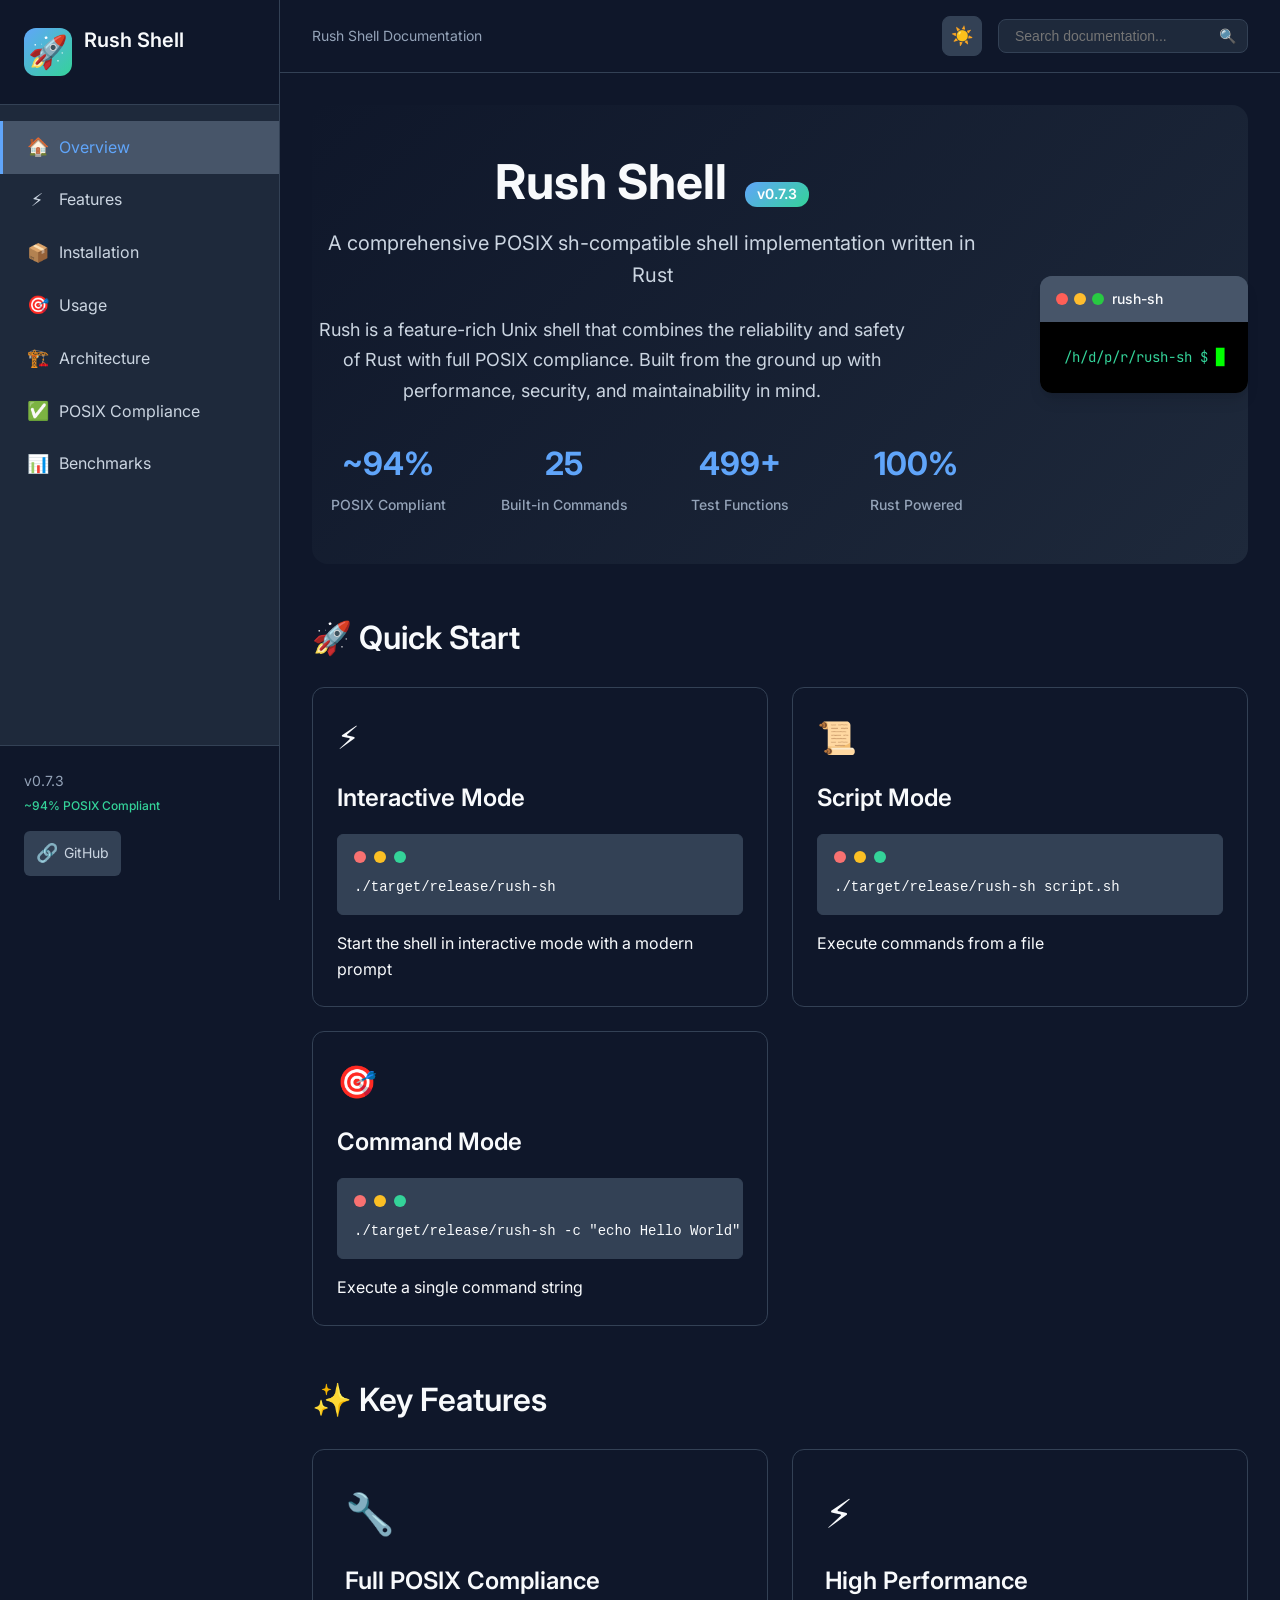
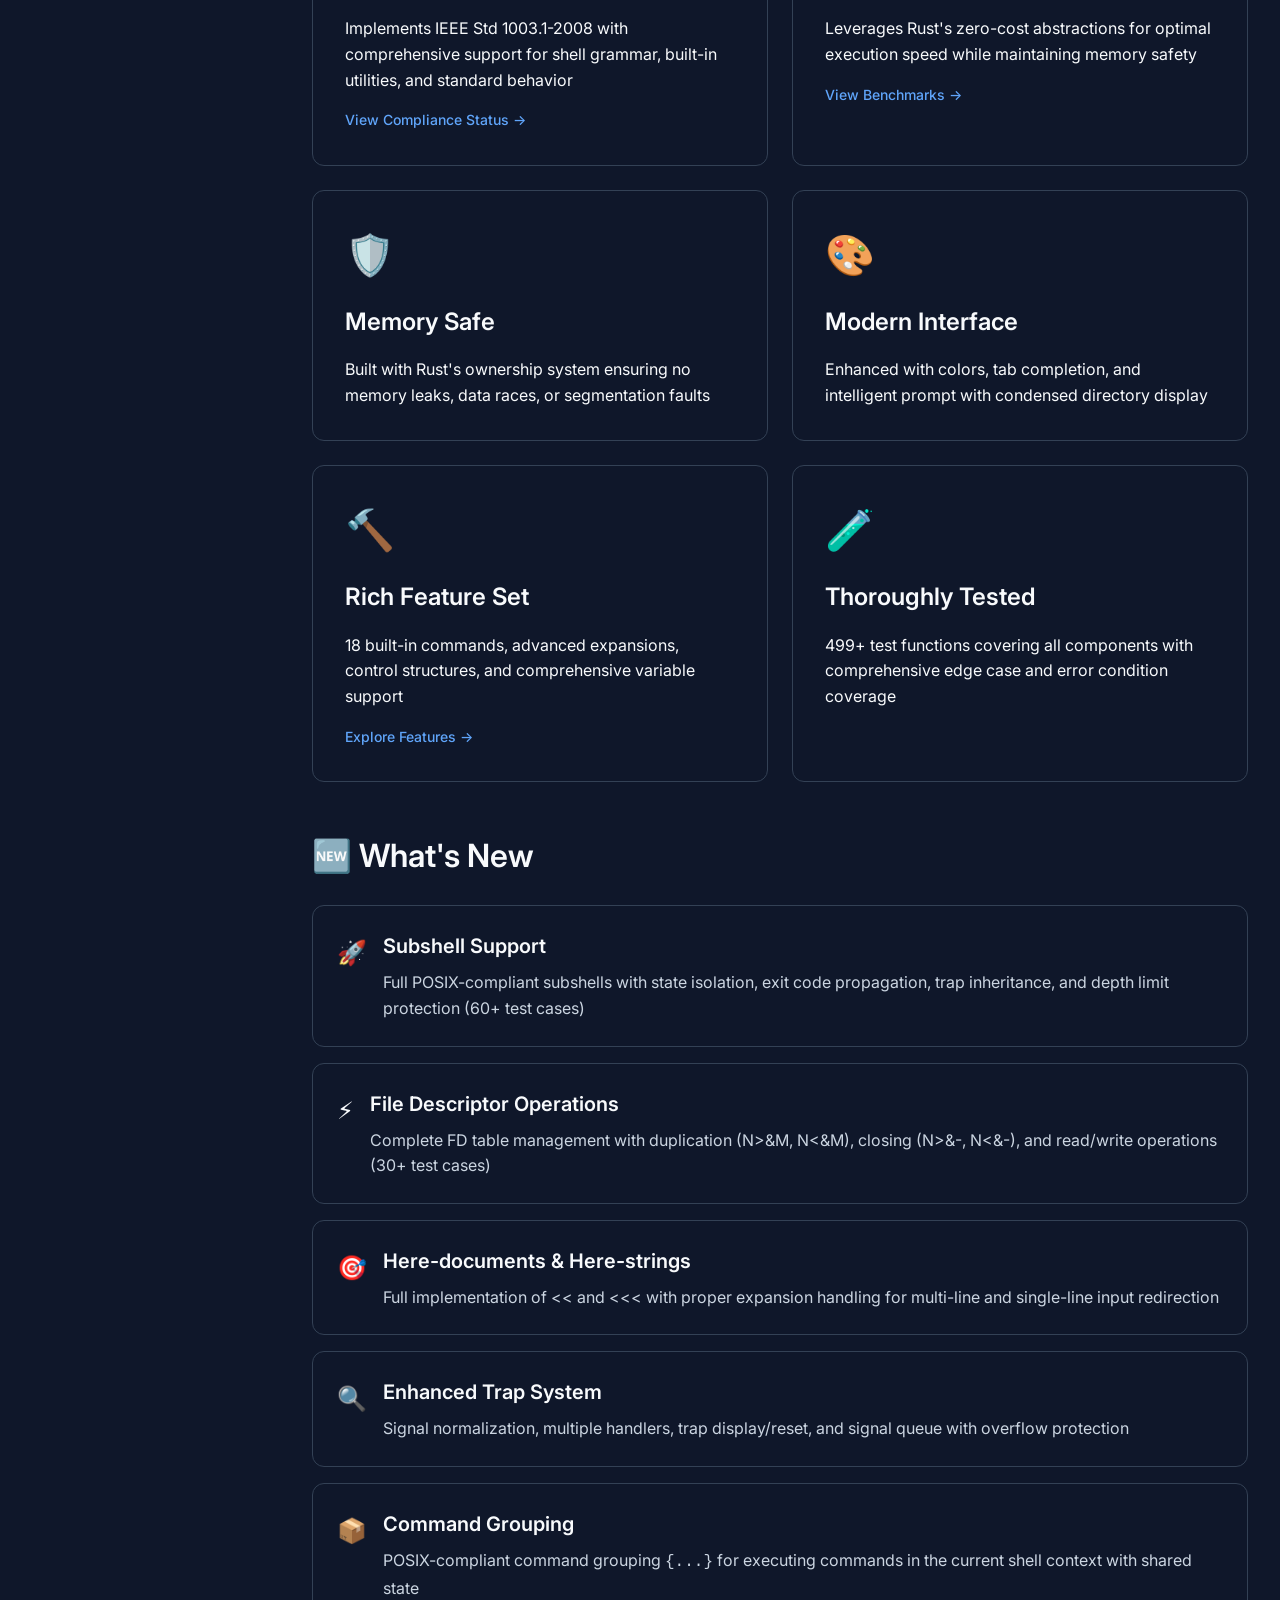
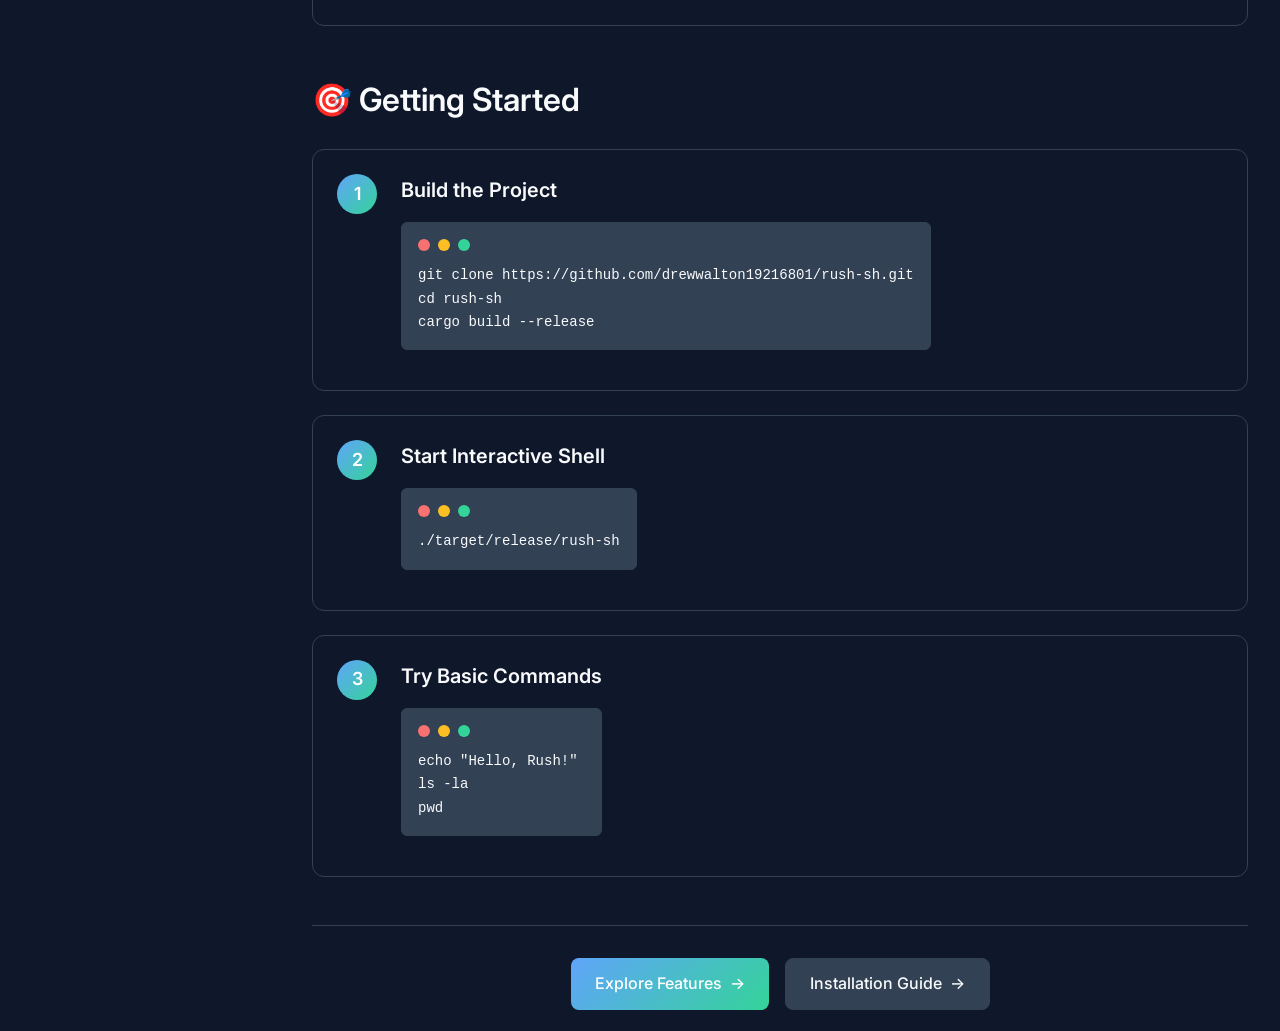
==== docs/index.html @ 245a5a27 "version bump 0.7.3" ====
<!DOCTYPE html>
<html lang="en">

<head>
    <meta charset="UTF-8">
    <meta name="viewport" content="width=device-width, initial-scale=1.0">
    <title>Rush Shell - A Unix shell written in Rust</title>
    <link rel="stylesheet" href="styles.css">
    <link rel="preconnect" href="https://fonts.googleapis.com">
    <link rel="preconnect" href="https://fonts.gstatic.com" crossorigin>
    <link
        href="https://fonts.googleapis.com/css2?family=JetBrains+Mono:wght@400;500;600&family=Inter:wght@300;400;500;600;700&display=swap"
        rel="stylesheet">
</head>

<body>
    <div class="layout">
        <!-- Sidebar Navigation -->
        <nav class="sidebar" id="sidebar">
            <div class="sidebar-header">
                <div class="logo-container">
                    <div class="logo">🚀</div>
                    <h2>Rush Shell</h2>
                </div>
            </div>

            <div class="sidebar-nav">
                <a href="index.html" class="nav-link active">
                    <span class="nav-icon">🏠</span>
                    <span>Overview</span>
                </a>
                <a href="features.html" class="nav-link">
                    <span class="nav-icon">⚡</span>
                    <span>Features</span>
                </a>
                <a href="installation.html" class="nav-link">
                    <span class="nav-icon">📦</span>
                    <span>Installation</span>
                </a>
                <a href="usage.html" class="nav-link">
                    <span class="nav-icon">🎯</span>
                    <span>Usage</span>
                </a>
                <a href="architecture.html" class="nav-link">
                    <span class="nav-icon">🏗️</span>
                    <span>Architecture</span>
                </a>
                <a href="compliance.html" class="nav-link">
                    <span class="nav-icon">✅</span>
                    <span>POSIX Compliance</span>
                </a>
                <a href="benchmarks.html" class="nav-link">
                    <span class="nav-icon">📊</span>
                    <span>Benchmarks</span>
                </a>
            </div>

            <div class="sidebar-footer">
                <div class="version-info">
                    <span class="version">v0.7.3</span>
                    <span class="status">~94% POSIX Compliant</span>
                </div>
                <div class="external-links">
                    <a href="https://github.com/drewwalton19216801/rush-sh" target="_blank" class="external-link">
                        <span class="nav-icon">🔗</span>
                        <span>GitHub</span>
                    </a>
                </div>
            </div>
        </nav>

        <!-- Main Content -->
        <main class="main-content">
            <!-- Mobile menu button -->
            <button class="mobile-menu-btn" id="mobileMenuBtn">
                <span></span>
                <span></span>
                <span></span>
            </button>

            <!-- Header -->
            <header class="page-header">
                <div class="header-content">
                    <div class="breadcrumb">
                        <span>Rush Shell Documentation</span>
                    </div>
                    <div class="header-actions">
                        <button class="theme-toggle" id="themeToggle">
                            <span class="theme-icon">🌙</span>
                        </button>
                        <div class="search-container">
                            <input type="text" class="search-input" placeholder="Search documentation..."
                                id="searchInput">
                            <span class="search-icon">🔍</span>
                        </div>
                    </div>
                </div>
            </header>

            <!-- Page Content -->
            <div class="page-content">
                <!-- Hero Section -->
                <section class="hero">
                    <div class="hero-content">
                        <div class="hero-text">
                            <h1 class="hero-title">
                                Rush Shell
                                <span class="version-badge">v0.7.3</span>
                            </h1>
                            <p class="hero-subtitle">
                                A comprehensive POSIX sh-compatible shell implementation written in Rust
                            </p>
                            <div class="hero-description">
                                <p>Rush is a feature-rich Unix shell that combines the reliability and safety of Rust
                                    with full POSIX compliance. Built from the ground up with performance, security, and
                                    maintainability in mind.</p>
                            </div>

                            <div class="hero-stats">
                                <div class="stat">
                                    <div class="stat-value">~94%</div>
                                    <div class="stat-label">POSIX Compliant</div>
                                </div>
                                <div class="stat">
                                    <div class="stat-value">25</div>
                                    <div class="stat-label">Built-in Commands</div>
                                </div>
                                <div class="stat">
                                    <div class="stat-value">499+</div>
                                    <div class="stat-label">Test Functions</div>
                                </div>
                                <div class="stat">
                                    <div class="stat-value">100%</div>
                                    <div class="stat-label">Rust Powered</div>
                                </div>
                            </div>
                        </div>

                        <div class="hero-visual">
                            <div class="terminal-demo">
                                <div class="terminal-header">
                                    <div class="terminal-dots">
                                        <span class="dot red"></span>
                                        <span class="dot yellow"></span>
                                        <span class="dot green"></span>
                                    </div>
                                    <div class="terminal-title">rush-sh</div>
                                </div>
                                <div class="terminal-body">
                                    <div class="terminal-prompt">
                                        <span class="prompt-path">/h/d/p/r/rush-sh $</span>
                                        <span class="prompt-cursor">█</span>
                                    </div>
                                </div>
                            </div>
                        </div>
                    </div>
                </section>

                <!-- Quick Start -->
                <section class="quick-start">
                    <h2>🚀 Quick Start</h2>
                    <div class="quick-start-grid">
                        <div class="quick-start-card">
                            <div class="card-icon">⚡</div>
                            <h3>Interactive Mode</h3>
                            <div class="code-block">
                                <pre><code>./target/release/rush-sh</code></pre>
                            </div>
                            <p>Start the shell in interactive mode with a modern prompt</p>
                        </div>

                        <div class="quick-start-card">
                            <div class="card-icon">📜</div>
                            <h3>Script Mode</h3>
                            <div class="code-block">
                                <pre><code>./target/release/rush-sh script.sh</code></pre>
                            </div>
                            <p>Execute commands from a file</p>
                        </div>

                        <div class="quick-start-card">
                            <div class="card-icon">🎯</div>
                            <h3>Command Mode</h3>
                            <div class="code-block">
                                <pre><code>./target/release/rush-sh -c "echo Hello World"</code></pre>
                            </div>
                            <p>Execute a single command string</p>
                        </div>
                    </div>
                </section>

                <!-- Key Features -->
                <section class="key-features">
                    <h2>✨ Key Features</h2>
                    <div class="features-grid">
                        <div class="feature-card">
                            <div class="feature-icon">🔧</div>
                            <h3>Full POSIX Compliance</h3>
                            <p>Implements IEEE Std 1003.1-2008 with comprehensive support for shell grammar, built-in
                                utilities, and standard behavior</p>
                            <a href="compliance.html" class="feature-link">View Compliance Status →</a>
                        </div>

                        <div class="feature-card">
                            <div class="feature-icon">⚡</div>
                            <h3>High Performance</h3>
                            <p>Leverages Rust's zero-cost abstractions for optimal execution speed while maintaining
                                memory safety</p>
                            <a href="benchmarks.html" class="feature-link">View Benchmarks →</a>
                        </div>

                        <div class="feature-card">
                            <div class="feature-icon">🛡️</div>
                            <h3>Memory Safe</h3>
                            <p>Built with Rust's ownership system ensuring no memory leaks, data races, or segmentation
                                faults</p>
                        </div>

                        <div class="feature-card">
                            <div class="feature-icon">🎨</div>
                            <h3>Modern Interface</h3>
                            <p>Enhanced with colors, tab completion, and intelligent prompt with condensed directory
                                display</p>
                        </div>

                        <div class="feature-card">
                            <div class="feature-icon">🔨</div>
                            <h3>Rich Feature Set</h3>
                            <p>18 built-in commands, advanced expansions, control structures, and comprehensive variable
                                support</p>
                            <a href="features.html" class="feature-link">Explore Features →</a>
                        </div>

                        <div class="feature-card">
                            <div class="feature-icon">🧪</div>
                            <h3>Thoroughly Tested</h3>
                            <p>499+ test functions covering all components with comprehensive edge case and error
                                condition coverage</p>
                        </div>
                    </div>
                </section>

                <!-- Recent Updates -->
                <section class="recent-updates">
                    <h2>🆕 What's New</h2>
                    <div class="updates-list">
                        <div class="update-item">
                            <div class="update-badge">🚀</div>
                            <div class="update-content">
                                <h4>Subshell Support</h4>
                                <p>Full POSIX-compliant subshells with state isolation, exit code propagation, trap
                                    inheritance, and depth limit protection (60+ test cases)</p>
                            </div>
                        </div>

                        <div class="update-item">
                            <div class="update-badge">⚡</div>
                            <div class="update-content">
                                <h4>File Descriptor Operations</h4>
                                <p>Complete FD table management with duplication (N>&M, N<&M), closing (N>&-, N<&-), and
                                            read/write operations (30+ test cases)</p>
                            </div>
                        </div>

                        <div class="update-item">
                            <div class="update-badge">🎯</div>
                            <div class="update-content">
                                <h4>Here-documents & Here-strings</h4>
                                <p>Full implementation of << and <<< with proper expansion handling for multi-line and
                                        single-line input redirection</p>
                            </div>
                        </div>

                        <div class="update-item">
                            <div class="update-badge">🔍</div>
                            <div class="update-content">
                                <h4>Enhanced Trap System</h4>
                                <p>Signal normalization, multiple handlers, trap display/reset, and signal queue with
                                    overflow protection</p>
                            </div>
                        </div>

                        <div class="update-item">
                            <div class="update-badge">📦</div>
                            <div class="update-content">
                                <h4>Command Grouping</h4>
                                <p>POSIX-compliant command grouping <code>{...}</code> for executing commands in the
                                    current shell context with shared state</p>
                            </div>
                        </div>
                    </div>
                </section>

                <!-- Getting Started -->
                <section class="getting-started">
                    <h2>🎯 Getting Started</h2>
                    <div class="steps-container">
                        <div class="step">
                            <div class="step-number">1</div>
                            <div class="step-content">
                                <h4>Build the Project</h4>
                                <div class="code-block">
                                    <pre><code>git clone https://github.com/drewwalton19216801/rush-sh.git
cd rush-sh
cargo build --release</code></pre>
                                </div>
                            </div>
                        </div>

                        <div class="step">
                            <div class="step-number">2</div>
                            <div class="step-content">
                                <h4>Start Interactive Shell</h4>
                                <div class="code-block">
                                    <pre><code>./target/release/rush-sh</code></pre>
                                </div>
                            </div>
                        </div>

                        <div class="step">
                            <div class="step-number">3</div>
                            <div class="step-content">
                                <h4>Try Basic Commands</h4>
                                <div class="code-block">
                                    <pre><code>echo "Hello, Rush!"
ls -la
pwd</code></pre>
                                </div>
                            </div>
                        </div>
                    </div>
                </section>

                <!-- Navigation Footer -->
                <div class="section-nav">
                    <div class="nav-links">
                        <a href="features.html" class="nav-button primary">
                            <span>Explore Features</span>
                            <span class="nav-arrow">→</span>
                        </a>
                        <a href="installation.html" class="nav-button secondary">
                            <span>Installation Guide</span>
                            <span class="nav-arrow">→</span>
                        </a>
                    </div>
                </div>
            </div>
        </main>
    </div>

    <script src="script.js"></script>
</body>

</html>
---- docs/styles.css ----
/* CSS Custom Properties for Theming */
:root {
  /* Light Theme Colors */
  --bg-primary: #ffffff;
  --bg-secondary: #f8fafc;
  --bg-tertiary: #f1f5f9;
  --bg-accent: #e2e8f0;

  --text-primary: #1e293b;
  --text-secondary: #475569;
  --text-muted: #64748b;
  --text-accent: #3b82f6;

  --border-primary: #e2e8f0;
  --border-secondary: #cbd5e1;

  --accent-primary: #3b82f6;
  --accent-secondary: #10b981;
  --accent-tertiary: #f59e0b;
  --accent-error: #ef4444;

  --shadow-sm: 0 1px 2px 0 rgb(0 0 0 / 0.05);
  --shadow-md: 0 4px 6px -1px rgb(0 0 0 / 0.1), 0 2px 4px -2px rgb(0 0 0 / 0.1);
  --shadow-lg: 0 10px 15px -3px rgb(0 0 0 / 0.1), 0 4px 6px -4px rgb(0 0 0 / 0.1);
  --shadow-xl: 0 20px 25px -5px rgb(0 0 0 / 0.1), 0 8px 10px -6px rgb(0 0 0 / 0.1);

  --radius-sm: 0.375rem;
  --radius-md: 0.5rem;
  --radius-lg: 0.75rem;
  --radius-xl: 1rem;

  --font-mono: 'JetBrains Mono', 'Fira Code', 'Consolas', monospace;
  --font-sans: 'Inter', -apple-system, BlinkMacSystemFont, 'Segoe UI', system-ui, sans-serif;
}

/* Dark Theme */
[data-theme="dark"] {
  --bg-primary: #0f172a;
  --bg-secondary: #1e293b;
  --bg-tertiary: #334155;
  --bg-accent: #475569;

  --text-primary: #f8fafc;
  --text-secondary: #cbd5e1;
  --text-muted: #94a3b8;
  --text-accent: #60a5fa;

  --border-primary: #334155;
  --border-secondary: #475569;

  --accent-primary: #60a5fa;
  --accent-secondary: #34d399;
  --accent-tertiary: #fbbf24;
  --accent-error: #f87171;
}

/* Base Styles */
* {
  margin: 0;
  padding: 0;
  box-sizing: border-box;
}

html {
  scroll-behavior: smooth;
}

body {
  font-family: var(--font-sans);
  background-color: var(--bg-primary);
  color: var(--text-primary);
  line-height: 1.6;
  font-size: 16px;
  transition: background-color 0.3s ease, color 0.3s ease;
}

/* Layout */
.layout {
  display: flex;
  min-height: 100vh;
}

/* Sidebar */
.sidebar {
  width: 280px;
  background-color: var(--bg-secondary);
  border-right: 1px solid var(--border-primary);
  display: flex;
  flex-direction: column;
  position: fixed;
  top: 0;
  left: 0;
  height: 100vh;
  z-index: 1000;
  transition: transform 0.3s ease;
}

.sidebar-header {
  padding: 1.5rem;
  border-bottom: 1px solid var(--border-primary);
  background-color: var(--bg-primary);
}

.logo-container {
  display: flex;
  align-items: center;
  gap: 0.75rem;
}

.logo {
  font-size: 2rem;
  display: flex;
  align-items: center;
  justify-content: center;
  width: 48px;
  height: 48px;
  background: linear-gradient(135deg, var(--accent-primary), var(--accent-secondary));
  border-radius: var(--radius-lg);
  color: white;
  font-weight: 600;
}

.sidebar-header h2 {
  font-size: 1.25rem;
  font-weight: 600;
  color: var(--text-primary);
}

.sidebar-nav {
  flex: 1;
  padding: 1rem 0;
  overflow-y: auto;
}

.nav-link {
  display: flex;
  align-items: center;
  gap: 0.75rem;
  padding: 0.75rem 1.5rem;
  color: var(--text-secondary);
  text-decoration: none;
  transition: all 0.2s ease;
  border-left: 3px solid transparent;
}

.nav-link:hover {
  background-color: var(--bg-tertiary);
  color: var(--text-primary);
}

.nav-link.active {
  background-color: var(--bg-accent);
  color: var(--accent-primary);
  border-left-color: var(--accent-primary);
}

.nav-icon {
  font-size: 1.125rem;
  width: 20px;
  text-align: center;
}

.sidebar-footer {
  padding: 1.5rem;
  border-top: 1px solid var(--border-primary);
  background-color: var(--bg-primary);
}

.version-info {
  margin-bottom: 1rem;
}

.version {
  display: block;
  font-size: 0.875rem;
  color: var(--text-muted);
  margin-bottom: 0.25rem;
}

.status {
  display: block;
  font-size: 0.75rem;
  color: var(--accent-secondary);
  font-weight: 500;
}

.external-links {
  display: flex;
  gap: 0.5rem;
}

.external-link {
  display: flex;
  align-items: center;
  gap: 0.5rem;
  padding: 0.5rem 0.75rem;
  background-color: var(--bg-tertiary);
  color: var(--text-secondary);
  text-decoration: none;
  border-radius: var(--radius-sm);
  font-size: 0.875rem;
  transition: all 0.2s ease;
}

.external-link:hover {
  background-color: var(--accent-primary);
  color: white;
}

/* Main Content */
.main-content {
  flex: 1;
  margin-left: 280px;
  min-height: 100vh;
  display: flex;
  flex-direction: column;
}

/* Mobile Sidebar */
@media (max-width: 768px) {
  .sidebar {
    transform: translateX(-100%);
  }

  .sidebar.open {
    transform: translateX(0);
  }

  .main-content {
    margin-left: 0;
  }
}

.mobile-menu-btn {
  display: none;
  position: fixed;
  top: 1rem;
  left: 1rem;
  z-index: 1001;
  background: var(--bg-primary);
  border: 1px solid var(--border-primary);
  border-radius: var(--radius-md);
  padding: 0.5rem;
  cursor: pointer;
  box-shadow: var(--shadow-md);
}

.mobile-menu-btn span {
  display: block;
  width: 20px;
  height: 2px;
  background-color: var(--text-primary);
  margin: 3px 0;
  transition: 0.3s;
}

@media (max-width: 768px) {
  .mobile-menu-btn {
    display: block;
  }
}

/* Header */
.page-header {
  background-color: var(--bg-primary);
  border-bottom: 1px solid var(--border-primary);
  padding: 1rem 2rem;
  position: sticky;
  top: 0;
  z-index: 100;
  backdrop-filter: blur(10px);
}

.header-content {
  display: flex;
  justify-content: space-between;
  align-items: center;
  max-width: 1200px;
  margin: 0 auto;
}

.breadcrumb {
  font-size: 0.875rem;
  color: var(--text-muted);
}

.header-actions {
  display: flex;
  align-items: center;
  gap: 1rem;
}

.theme-toggle {
  background: var(--bg-tertiary);
  border: 1px solid var(--border-primary);
  border-radius: var(--radius-md);
  padding: 0.5rem;
  cursor: pointer;
  transition: all 0.2s ease;
  display: flex;
  align-items: center;
  justify-content: center;
  width: 40px;
  height: 40px;
}

.theme-toggle:hover {
  background-color: var(--bg-accent);
}

.theme-icon {
  font-size: 1.125rem;
}

.search-container {
  position: relative;
}

.search-input {
  background: var(--bg-secondary);
  border: 1px solid var(--border-primary);
  border-radius: var(--radius-md);
  padding: 0.5rem 2.5rem 0.5rem 1rem;
  font-size: 0.875rem;
  width: 250px;
  transition: all 0.2s ease;
}

.search-input:focus {
  outline: none;
  border-color: var(--accent-primary);
  box-shadow: 0 0 0 3px rgb(59 130 246 / 0.1);
}

.search-icon {
  position: absolute;
  right: 0.75rem;
  top: 50%;
  transform: translateY(-50%);
  color: var(--text-muted);
  font-size: 0.875rem;
}

/* Page Content */
.page-content {
  flex: 1;
  max-width: 1200px;
  margin: 0 auto;
  padding: 2rem;
}

/* Hero Section */
.hero {
  text-align: center;
  padding: 3rem 0;
  background: linear-gradient(135deg, var(--bg-primary) 0%, var(--bg-secondary) 100%);
  border-radius: var(--radius-xl);
  margin-bottom: 3rem;
}

.hero-content {
  display: grid;
  grid-template-columns: 1fr auto;
  gap: 3rem;
  align-items: center;
  max-width: 1000px;
  margin: 0 auto;
}

.hero-title {
  font-size: 3rem;
  font-weight: 700;
  color: var(--text-primary);
  margin-bottom: 1rem;
  line-height: 1.2;
}

.version-badge {
  display: inline-block;
  background: linear-gradient(135deg, var(--accent-primary), var(--accent-secondary));
  color: white;
  padding: 0.25rem 0.75rem;
  border-radius: var(--radius-lg);
  font-size: 0.875rem;
  font-weight: 600;
  margin-left: 0.5rem;
}

.hero-subtitle {
  font-size: 1.25rem;
  color: var(--text-secondary);
  margin-bottom: 1.5rem;
  font-weight: 400;
}

.hero-description {
  margin-bottom: 2rem;
  max-width: 600px;
}

.hero-description p {
  font-size: 1.125rem;
  color: var(--text-secondary);
  line-height: 1.7;
}

.hero-stats {
  display: grid;
  grid-template-columns: repeat(auto-fit, minmax(150px, 1fr));
  gap: 1.5rem;
  margin-top: 2rem;
}

.stat {
  text-align: center;
}

.stat-value {
  font-size: 2rem;
  font-weight: 700;
  color: var(--accent-primary);
  margin-bottom: 0.25rem;
}

.stat-label {
  font-size: 0.875rem;
  color: var(--text-muted);
  font-weight: 500;
}

/* Terminal Demo */
.hero-visual {
  display: flex;
  justify-content: center;
}

.terminal-demo {
  background-color: var(--bg-tertiary);
  border-radius: var(--radius-lg);
  box-shadow: var(--shadow-lg);
  width: 100%;
  max-width: 400px;
  overflow: hidden;
}

.terminal-header {
  background-color: var(--bg-accent);
  padding: 0.75rem 1rem;
  display: flex;
  align-items: center;
  gap: 0.5rem;
}

.terminal-dots {
  display: flex;
  gap: 0.375rem;
}

.dot {
  width: 12px;
  height: 12px;
  border-radius: 50%;
}

.dot.red { background-color: #ff5f57; }
.dot.yellow { background-color: #ffbd2e; }
.dot.green { background-color: #28ca42; }

.terminal-title {
  font-size: 0.875rem;
  color: var(--text-primary);
  font-weight: 500;
}

.terminal-body {
  padding: 1.5rem;
  background-color: #000;
  color: #0f0;
  font-family: var(--font-mono);
  font-size: 0.875rem;
}

.terminal-prompt {
  display: flex;
  align-items: center;
  gap: 0.5rem;
}

.prompt-path {
  color: var(--accent-secondary);
}

.prompt-cursor {
  animation: blink 1s infinite;
}

@keyframes blink {
  0%, 50% { opacity: 1; }
  51%, 100% { opacity: 0; }
}

/* Sections */
section {
  margin-bottom: 3rem;
}

h2 {
  font-size: 2rem;
  font-weight: 600;
  color: var(--text-primary);
  margin-bottom: 1.5rem;
  display: flex;
  align-items: center;
  gap: 0.75rem;
}

h3 {
  font-size: 1.5rem;
  font-weight: 600;
  color: var(--text-primary);
  margin-bottom: 1rem;
}

h4 {
  font-size: 1.25rem;
  font-weight: 600;
  color: var(--text-primary);
  margin-bottom: 0.75rem;
}

/* Quick Start */
.quick-start-grid {
  display: grid;
  grid-template-columns: repeat(auto-fit, minmax(300px, 1fr));
  gap: 1.5rem;
}

.quick-start-card {
  background-color: var(--bg-primary);
  border: 1px solid var(--border-primary);
  border-radius: var(--radius-lg);
  padding: 1.5rem;
  transition: all 0.2s ease;
}

.quick-start-card:hover {
  border-color: var(--accent-primary);
  box-shadow: var(--shadow-md);
  transform: translateY(-2px);
}

.card-icon {
  font-size: 2rem;
  margin-bottom: 1rem;
  display: block;
}

.code-block {
  background-color: var(--bg-tertiary);
  border: 1px solid var(--border-primary);
  border-radius: var(--radius-sm);
  padding: 2.5rem 1rem 1rem 1rem;
  margin: 1rem 0;
  overflow-x: auto;
}

.code-block pre {
  margin: 0;
  font-family: var(--font-mono);
  font-size: 0.875rem;
  color: var(--text-primary);
}

.code-block code {
  background: none;
  padding: 0;
}

/* Features Grid */
.features-grid {
  display: grid;
  grid-template-columns: repeat(auto-fit, minmax(350px, 1fr));
  gap: 1.5rem;
}

.feature-card {
  background-color: var(--bg-primary);
  border: 1px solid var(--border-primary);
  border-radius: var(--radius-lg);
  padding: 2rem;
  transition: all 0.2s ease;
  position: relative;
  overflow: hidden;
}

.feature-card::before {
  content: '';
  position: absolute;
  top: 0;
  left: 0;
  right: 0;
  height: 3px;
  background: linear-gradient(90deg, var(--accent-primary), var(--accent-secondary));
  opacity: 0;
  transition: opacity 0.2s ease;
}

.feature-card:hover {
  border-color: var(--accent-primary);
  box-shadow: var(--shadow-md);
  transform: translateY(-4px);
}

.feature-card:hover::before {
  opacity: 1;
}

.feature-icon {
  font-size: 2.5rem;
  margin-bottom: 1rem;
  display: block;
}

.feature-link {
  color: var(--accent-primary);
  text-decoration: none;
  font-weight: 500;
  font-size: 0.875rem;
  display: inline-flex;
  align-items: center;
  gap: 0.25rem;
  margin-top: 1rem;
  transition: color 0.2s ease;
}

.feature-link:hover {
  color: var(--accent-secondary);
}

/* Updates */
.updates-list {
  display: flex;
  flex-direction: column;
  gap: 1rem;
}

.update-item {
  display: flex;
  gap: 1rem;
  background-color: var(--bg-primary);
  border: 1px solid var(--border-primary);
  border-radius: var(--radius-lg);
  padding: 1.5rem;
  transition: all 0.2s ease;
}

.update-item:hover {
  border-color: var(--accent-primary);
  box-shadow: var(--shadow-sm);
}

.update-badge {
  font-size: 1.5rem;
  display: flex;
  align-items: flex-start;
  padding-top: 0.25rem;
}

.update-content h4 {
  margin-bottom: 0.5rem;
  color: var(--text-primary);
}

.update-content p {
  color: var(--text-secondary);
  line-height: 1.6;
}

/* Getting Started */
.steps-container {
  display: flex;
  flex-direction: column;
  gap: 1.5rem;
}

.step {
  display: flex;
  gap: 1.5rem;
  background-color: var(--bg-primary);
  border: 1px solid var(--border-primary);
  border-radius: var(--radius-lg);
  padding: 1.5rem;
  transition: all 0.2s ease;
}

.step:hover {
  border-color: var(--accent-primary);
  box-shadow: var(--shadow-sm);
}

.step-number {
  background: linear-gradient(135deg, var(--accent-primary), var(--accent-secondary));
  color: white;
  width: 40px;
  height: 40px;
  border-radius: 50%;
  display: flex;
  align-items: center;
  justify-content: center;
  font-weight: 600;
  font-size: 1.125rem;
  flex-shrink: 0;
}

/* Section Navigation */
.section-nav {
  margin-top: 3rem;
  padding-top: 2rem;
  border-top: 1px solid var(--border-primary);
  display: flex;
  justify-content: center;
}

.nav-links {
  display: flex;
  gap: 1rem;
}

.nav-button {
  display: inline-flex;
  align-items: center;
  gap: 0.5rem;
  padding: 0.75rem 1.5rem;
  border-radius: var(--radius-md);
  text-decoration: none;
  font-weight: 500;
  transition: all 0.2s ease;
}

.nav-button.primary {
  background: linear-gradient(135deg, var(--accent-primary), var(--accent-secondary));
  color: white;
}

.nav-button.primary:hover {
  transform: translateY(-2px);
  box-shadow: var(--shadow-md);
}

.nav-button.secondary {
  background-color: var(--bg-tertiary);
  color: var(--text-primary);
  border: 1px solid var(--border-primary);
}

.nav-button.secondary:hover {
  background-color: var(--bg-accent);
  border-color: var(--accent-primary);
  color: var(--accent-primary);
}

.nav-arrow {
  transition: transform 0.2s ease;
}

.nav-button:hover .nav-arrow {
  transform: translateX(4px);
}

/* Responsive Design */
@media (max-width: 1024px) {
  .hero-content {
    grid-template-columns: 1fr;
    text-align: center;
  }

  .hero-stats {
    grid-template-columns: repeat(2, 1fr);
  }
}

@media (max-width: 768px) {
  .page-content {
    padding: 1rem;
  }

  .hero-title {
    font-size: 2rem;
  }

  .hero-stats {
    grid-template-columns: 1fr;
  }

  .features-grid {
    grid-template-columns: 1fr;
  }

  .quick-start-grid {
    grid-template-columns: 1fr;
  }

  .search-input {
    width: 200px;
  }

  .step {
    flex-direction: column;
    text-align: center;
  }

  .step-number {
    align-self: center;
  }
}

@media (max-width: 480px) {
  .hero-title {
    font-size: 1.75rem;
  }

  .search-input {
    width: 150px;
  }

  .nav-links {
    flex-direction: column;
  }
}

/* Code Blocks */
.code-block {
  position: relative;
}

.code-block::before {
  content: '';
  position: absolute;
  top: 1rem;
  left: 1rem;
  width: 12px;
  height: 12px;
  background-color: var(--accent-error);
  border-radius: 50%;
  box-shadow:
    20px 0 0 var(--accent-tertiary),
    40px 0 0 var(--accent-secondary);
}

/* Utility Classes */
.text-center { text-align: center; }
.text-left { text-align: left; }
.text-right { text-align: right; }

.mb-0 { margin-bottom: 0; }
.mb-1 { margin-bottom: 1rem; }
.mb-2 { margin-bottom: 2rem; }
.mb-3 { margin-bottom: 3rem; }

.mt-0 { margin-top: 0; }
.mt-1 { margin-top: 1rem; }
.mt-2 { margin-top: 2rem; }
.mt-3 { margin-top: 3rem; }

/* Focus Styles for Accessibility */
.nav-link:focus,
.theme-toggle:focus,
.search-input:focus,
.nav-button:focus {
  outline: 2px solid var(--accent-primary);
  outline-offset: 2px;
}

/* Print Styles */
@media print {
  .sidebar,
  .mobile-menu-btn,
  .theme-toggle,
  .search-container {
    display: none;
  }

  .main-content {
    margin-left: 0;
  }

  .hero {
    background: none;
    border: 1px solid var(--border-primary);
  }
}
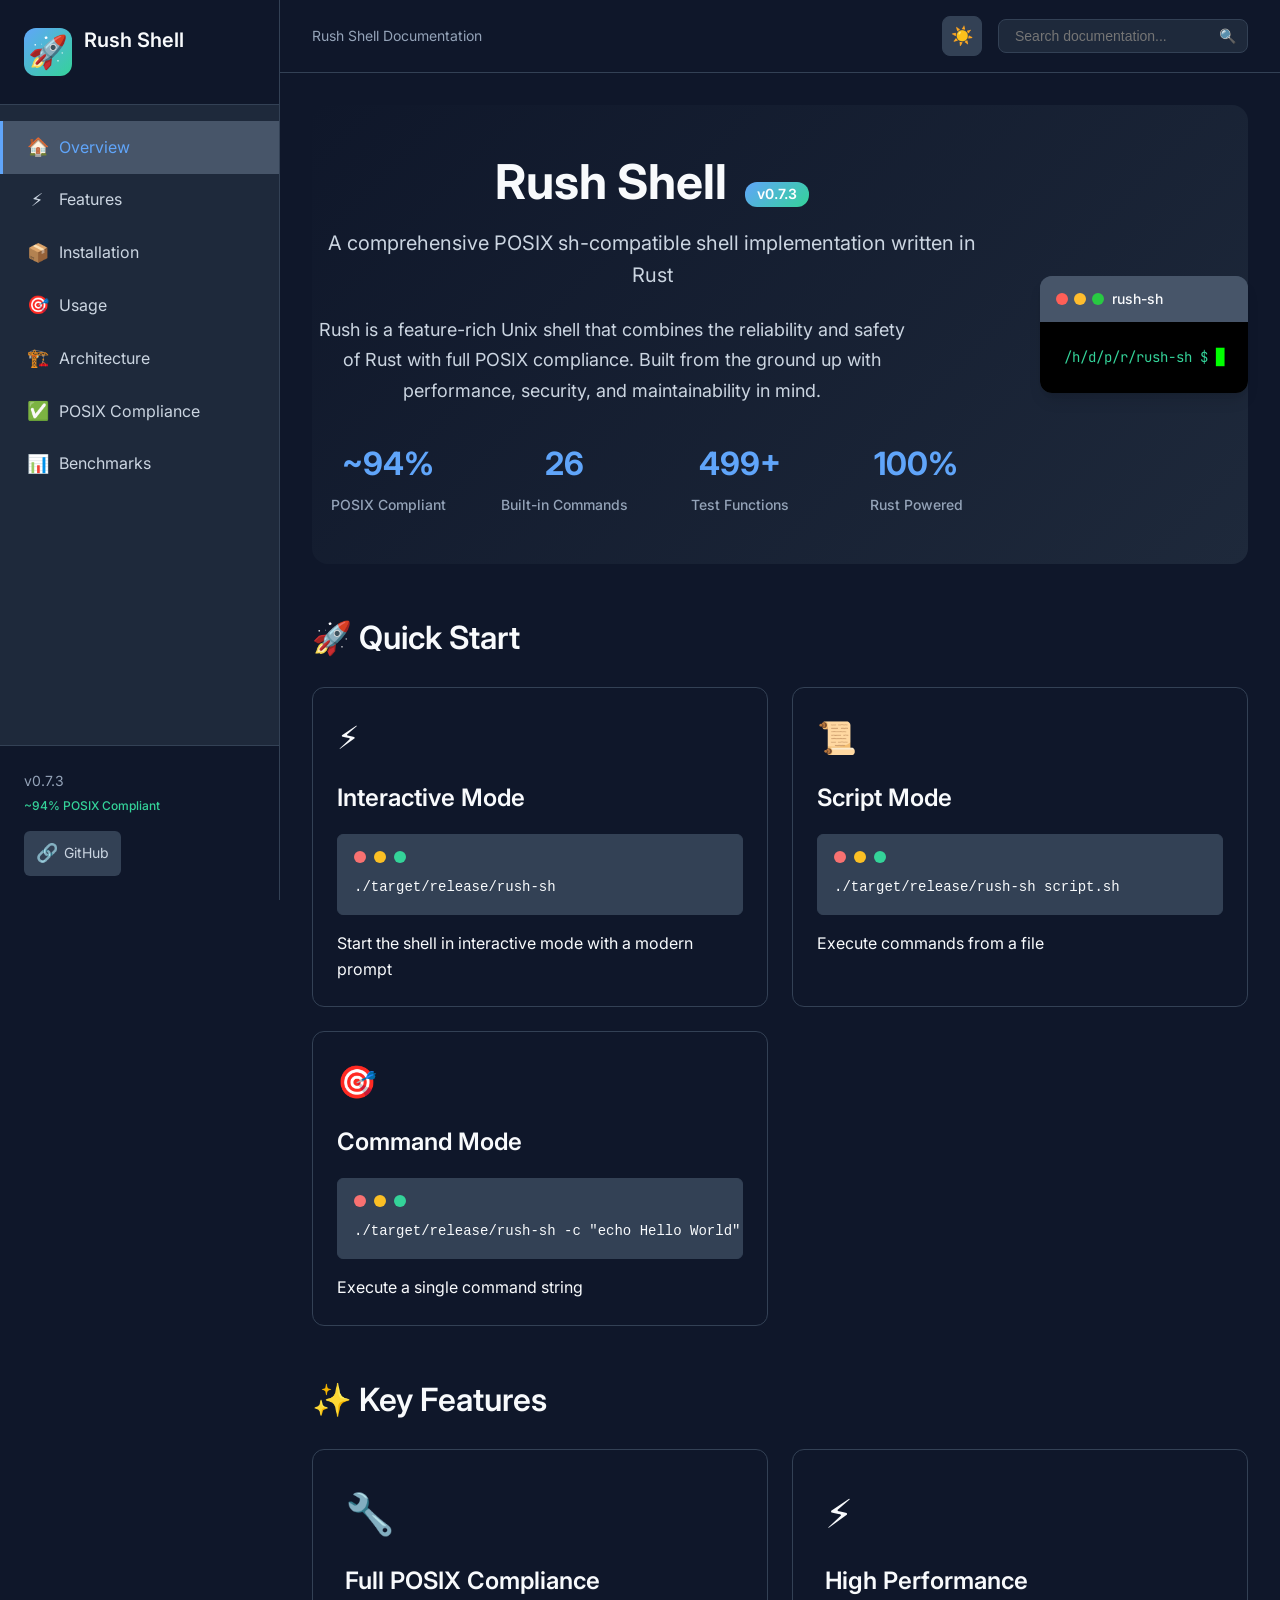
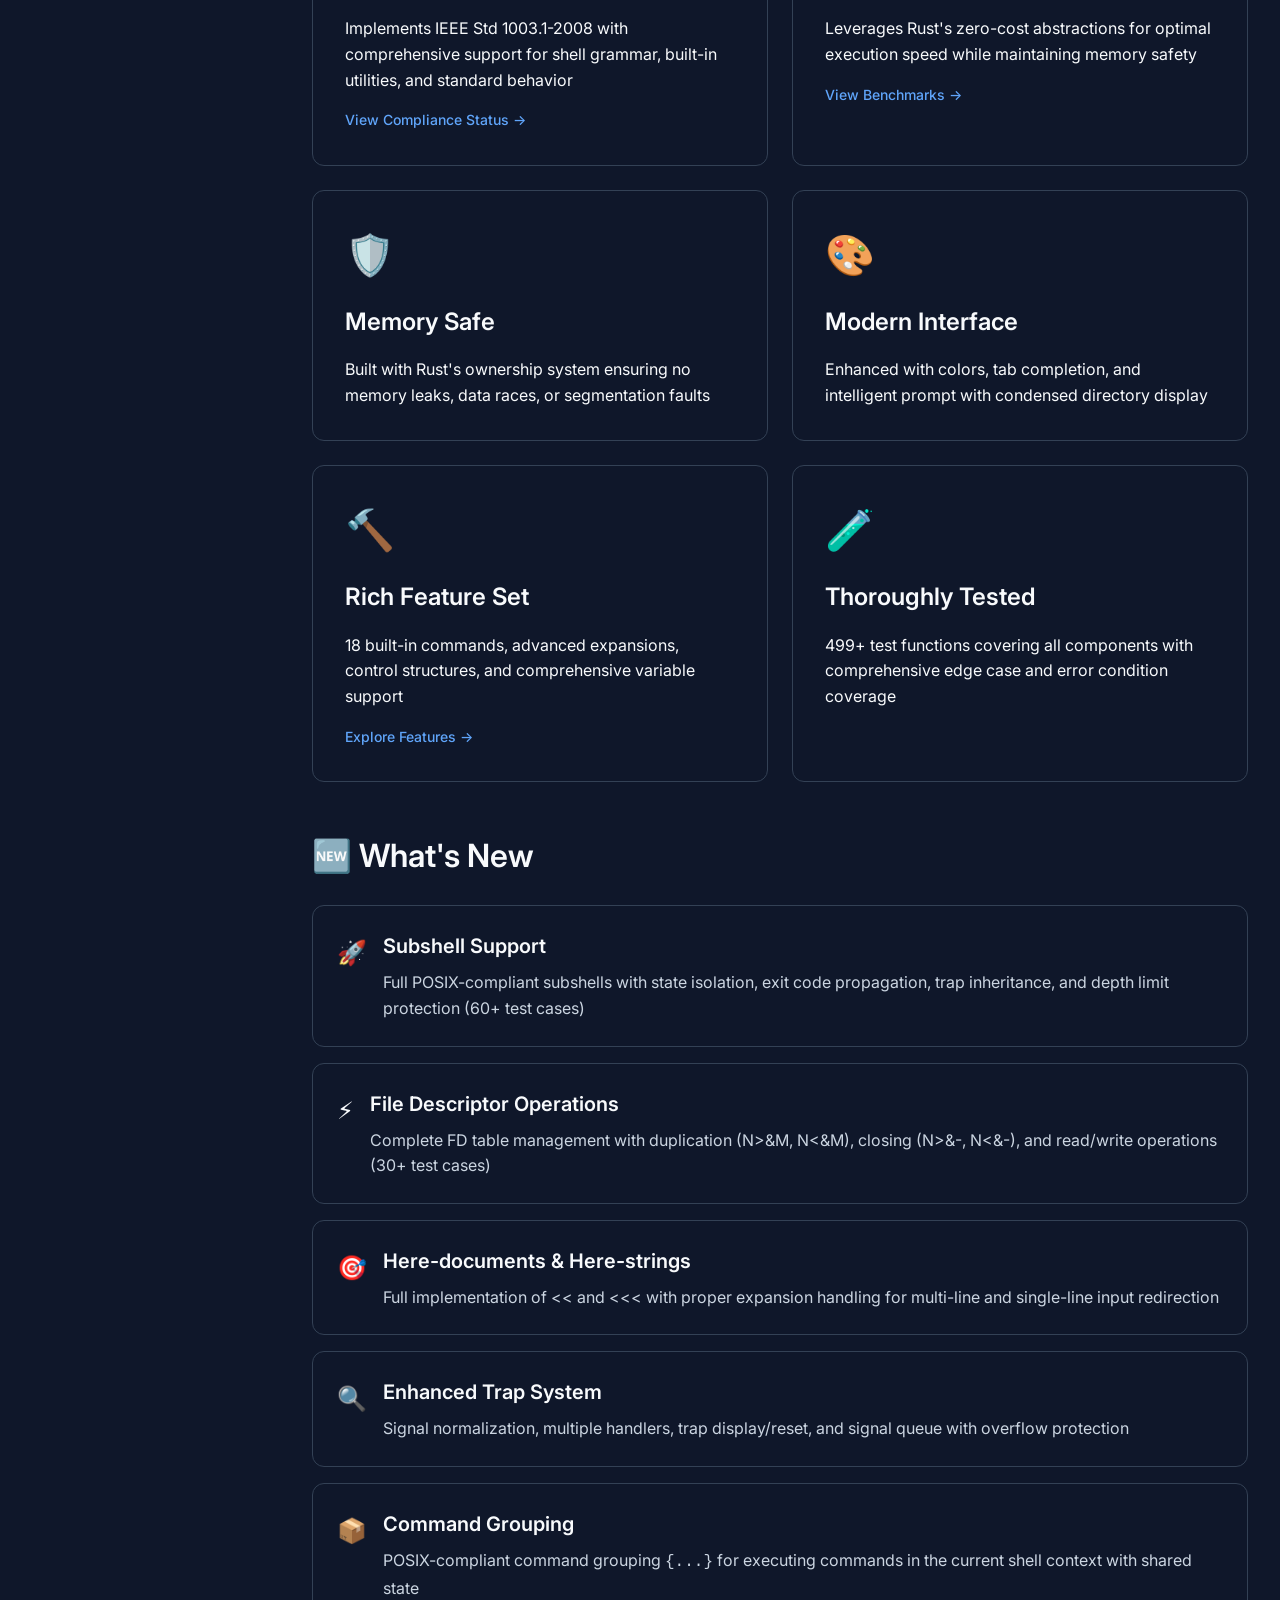
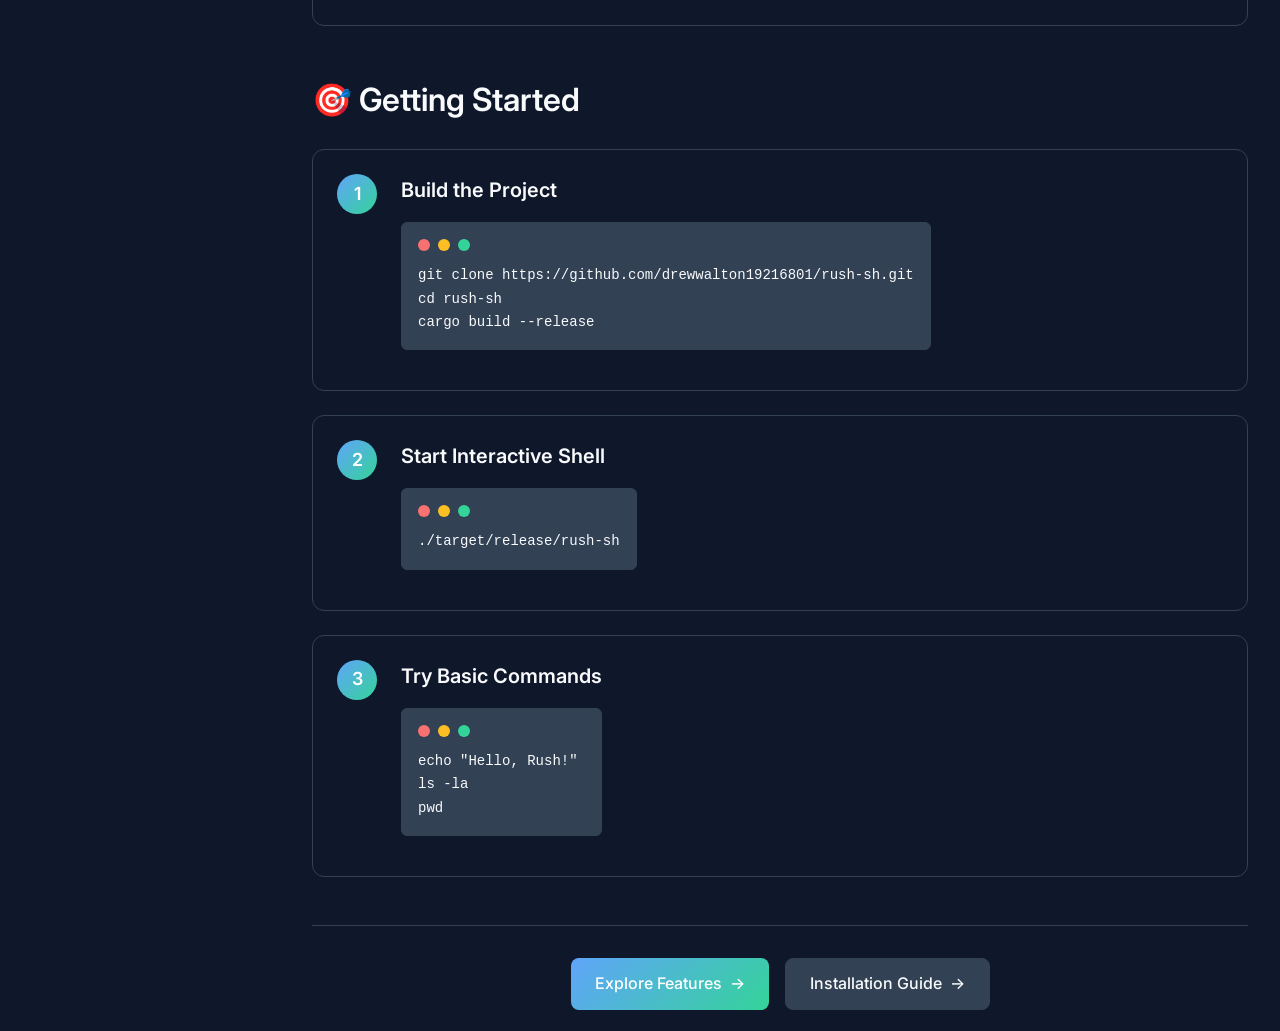
==== commit b7fcc5db: "Update documentation for colon builtin implementation" ====
--- a/docs/index.html
+++ b/docs/index.html
@@ -122,7 +122,7 @@
                                     <div class="stat-label">POSIX Compliant</div>
                                 </div>
                                 <div class="stat">
-                                    <div class="stat-value">25</div>
+                                    <div class="stat-value">26</div>
                                     <div class="stat-label">Built-in Commands</div>
                                 </div>
                                 <div class="stat">
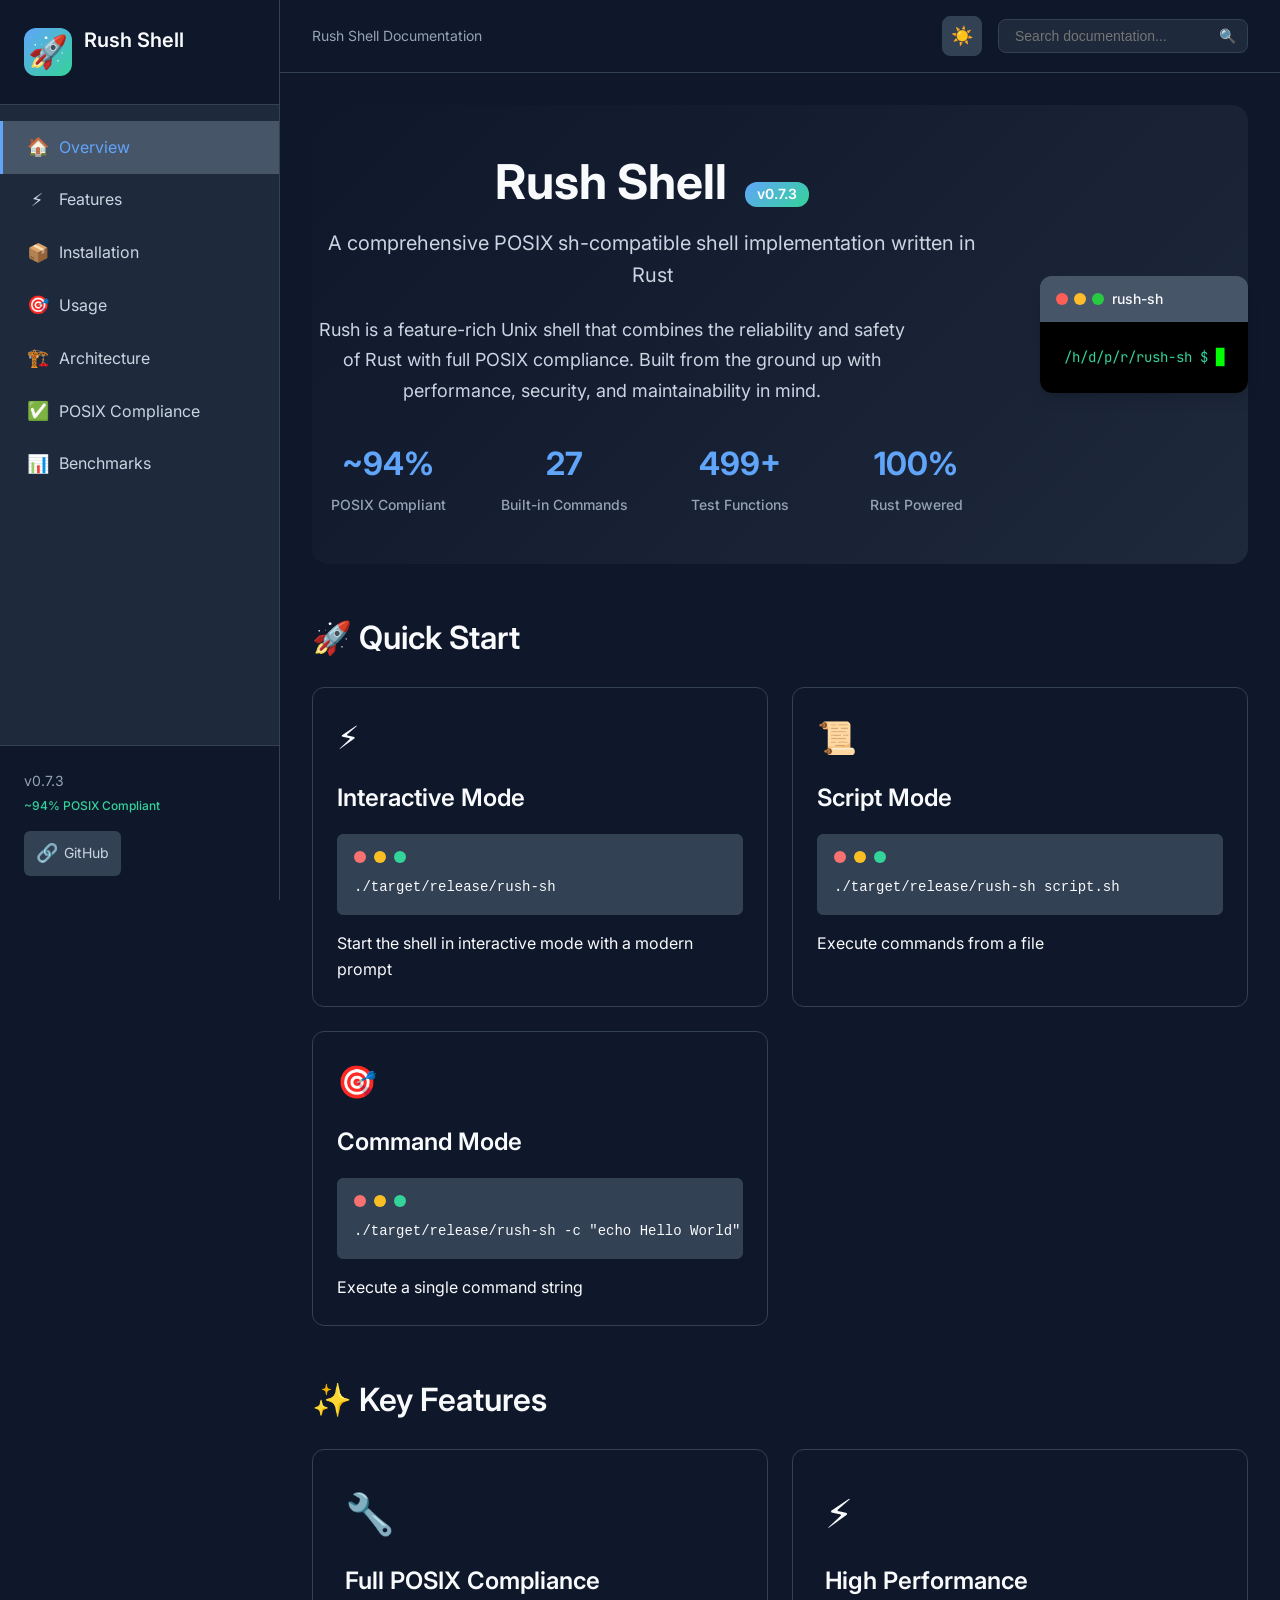
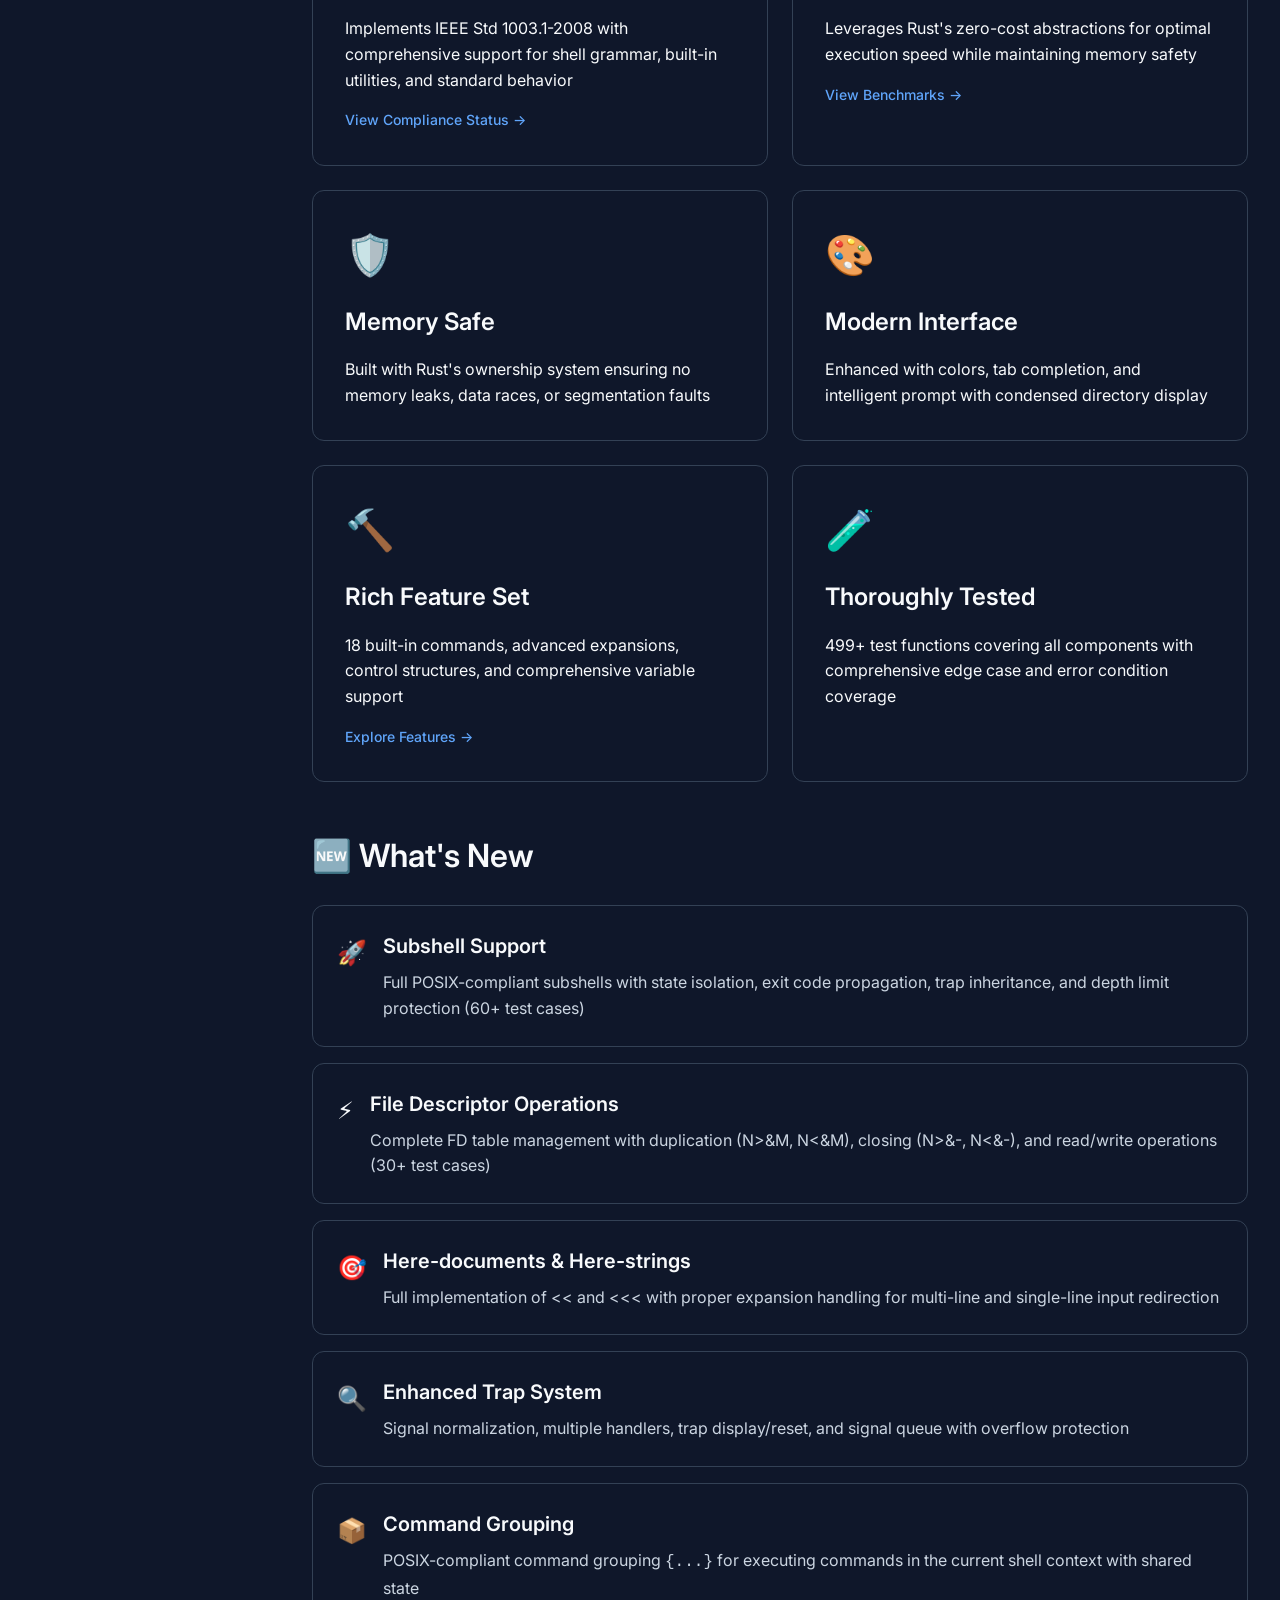
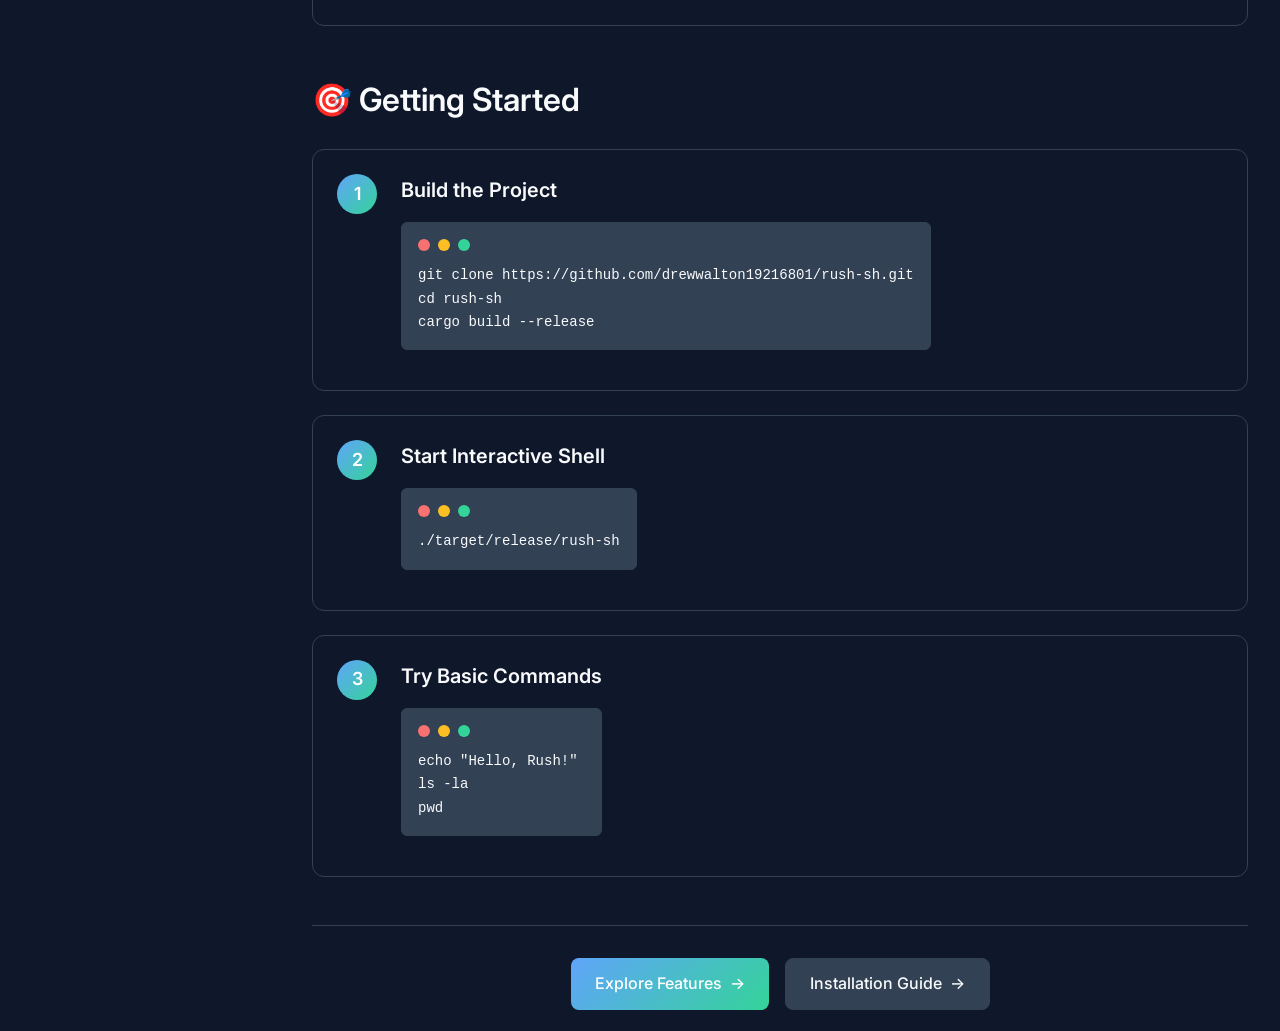
==== commit f519cb6e: "docs: update HTML documentation with times builtin" ====
--- a/docs/index.html
+++ b/docs/index.html
@@ -122,7 +122,7 @@
                                     <div class="stat-label">POSIX Compliant</div>
                                 </div>
                                 <div class="stat">
-                                    <div class="stat-value">26</div>
+                                    <div class="stat-value">27</div>
                                     <div class="stat-label">Built-in Commands</div>
                                 </div>
                                 <div class="stat">
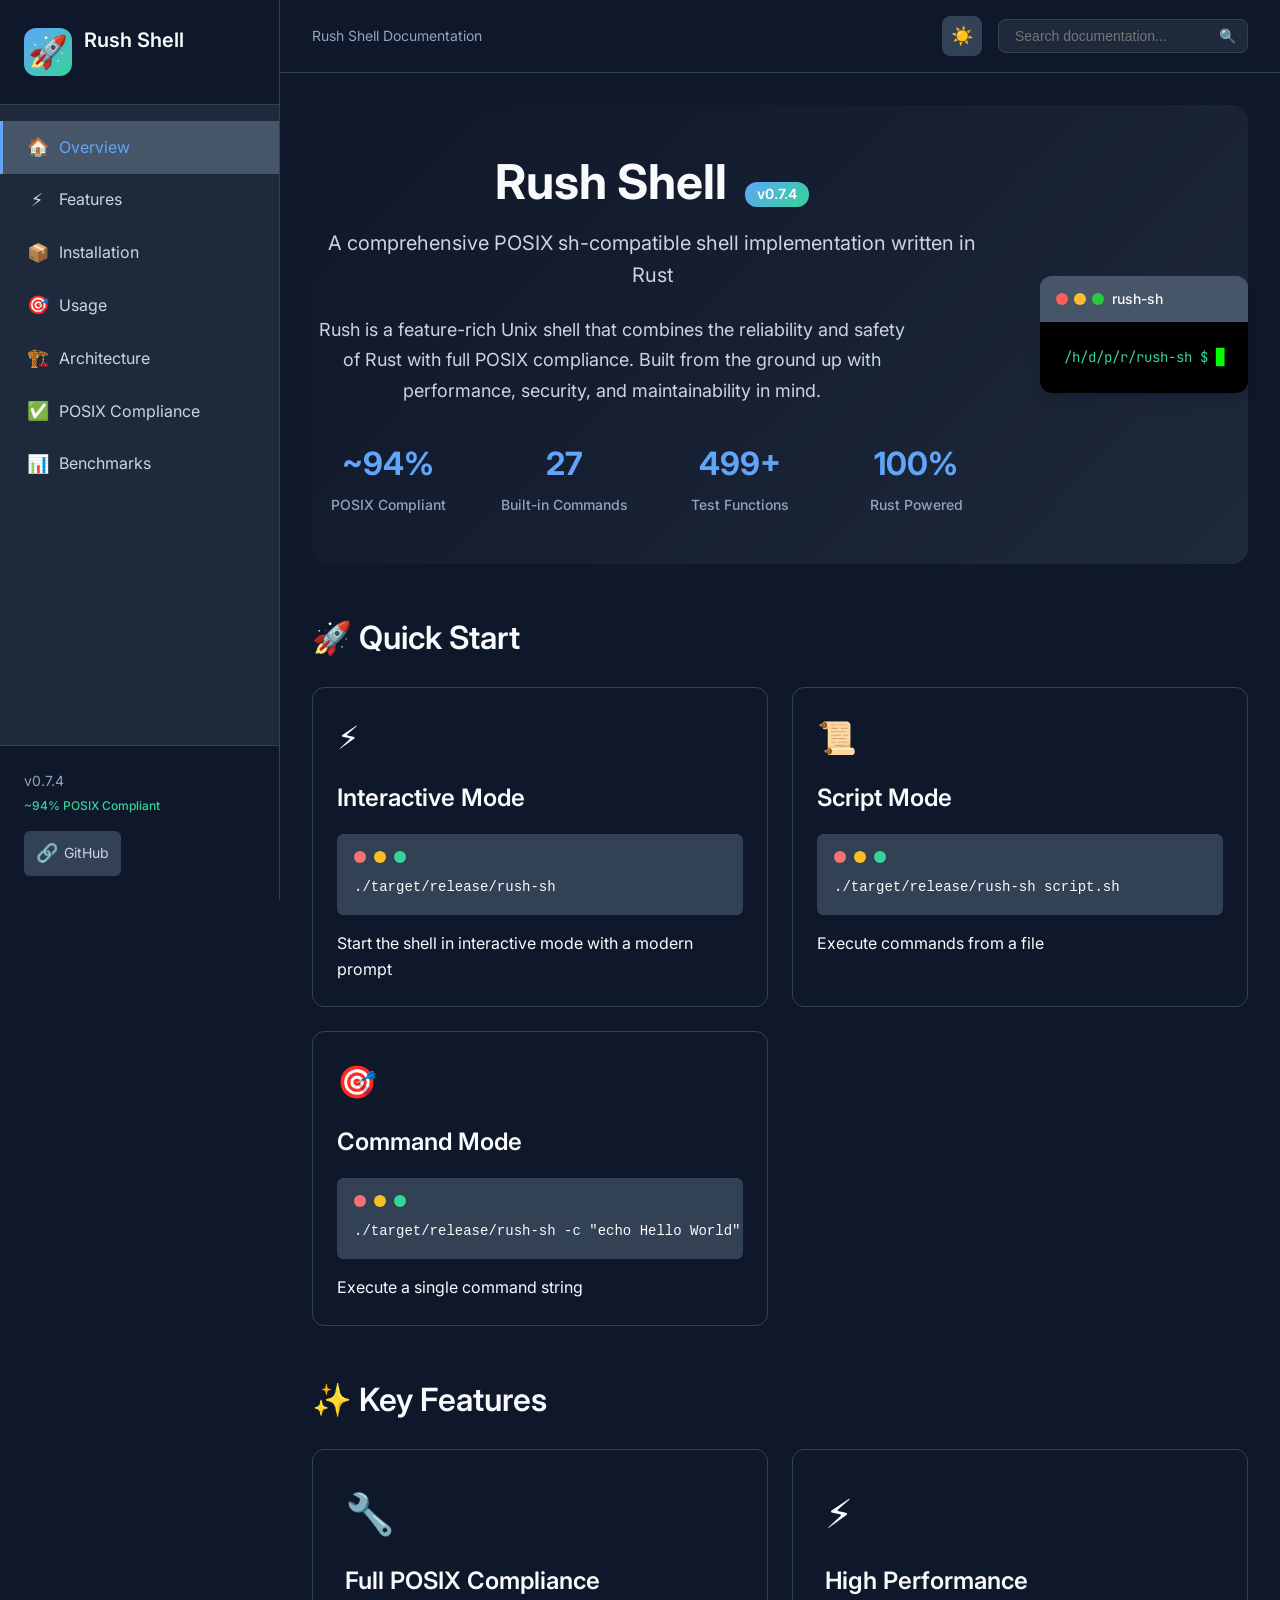
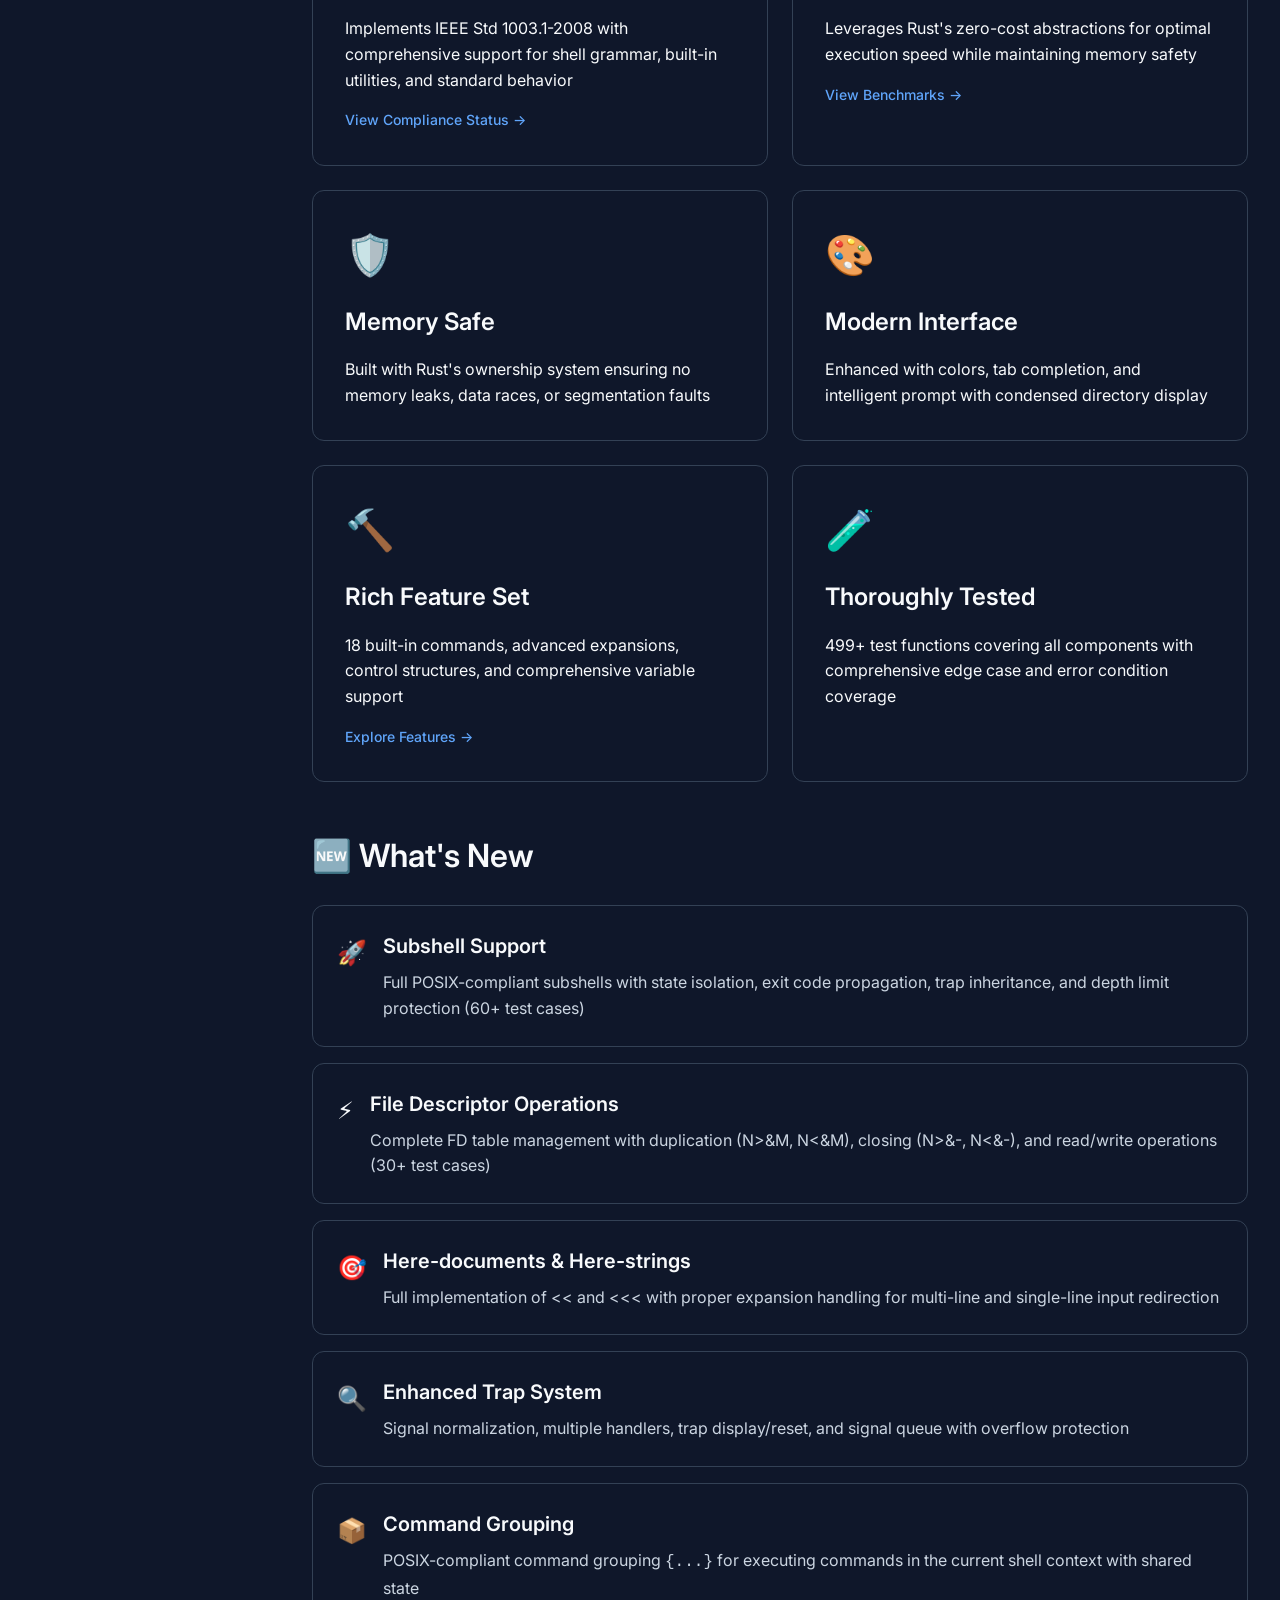
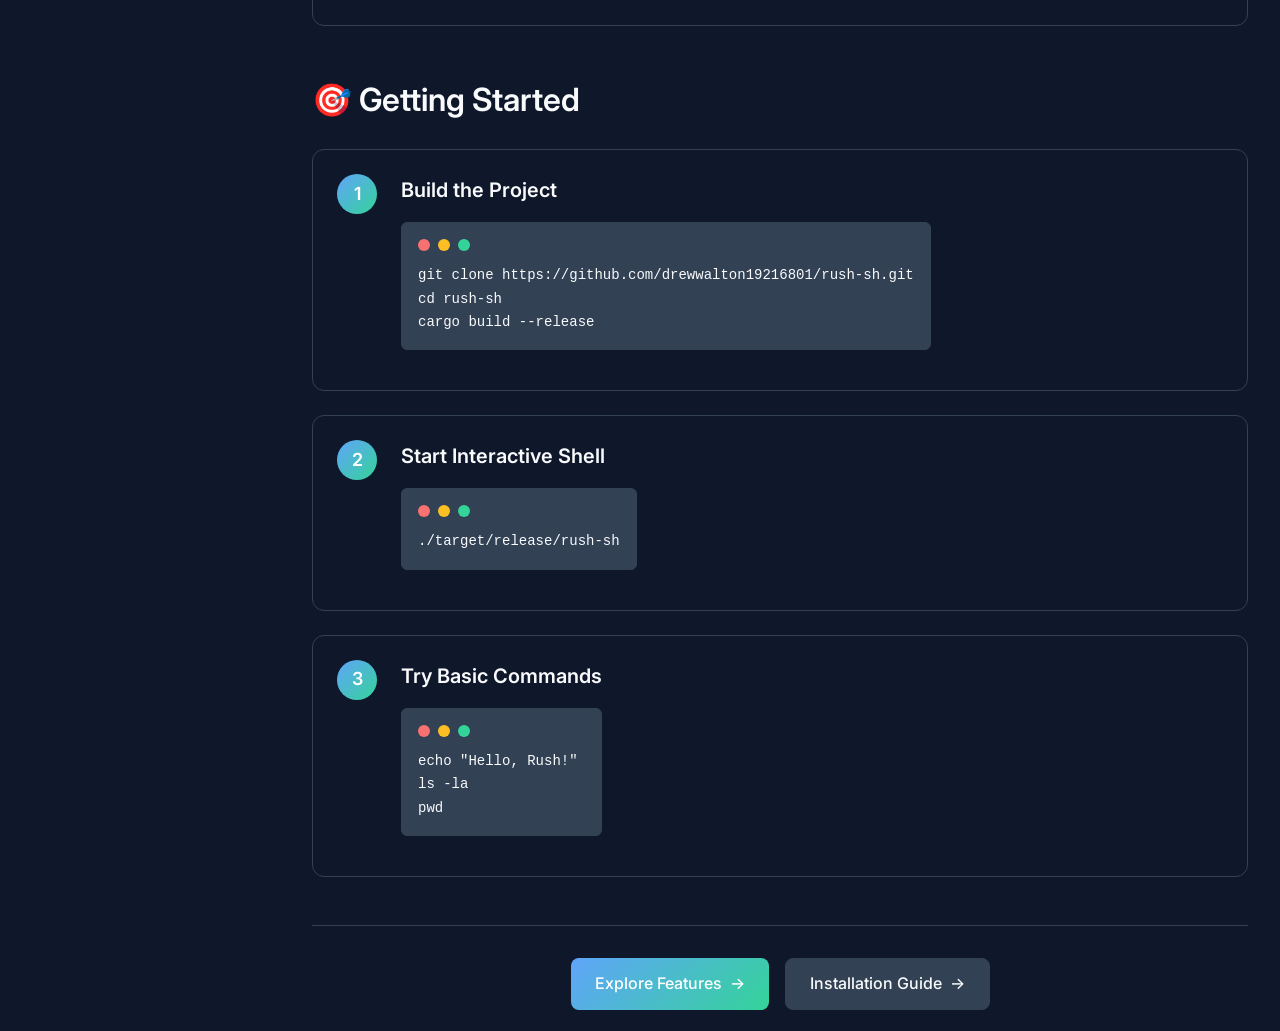
==== commit 52070497: "version bump 0.7.4" ====
--- a/docs/index.html
+++ b/docs/index.html
@@ -57,7 +57,7 @@
 
             <div class="sidebar-footer">
                 <div class="version-info">
-                    <span class="version">v0.7.3</span>
+                    <span class="version">v0.7.4</span>
                     <span class="status">~94% POSIX Compliant</span>
                 </div>
                 <div class="external-links">
@@ -105,7 +105,7 @@
                         <div class="hero-text">
                             <h1 class="hero-title">
                                 Rush Shell
-                                <span class="version-badge">v0.7.3</span>
+                                <span class="version-badge">v0.7.4</span>
                             </h1>
                             <p class="hero-subtitle">
                                 A comprehensive POSIX sh-compatible shell implementation written in Rust
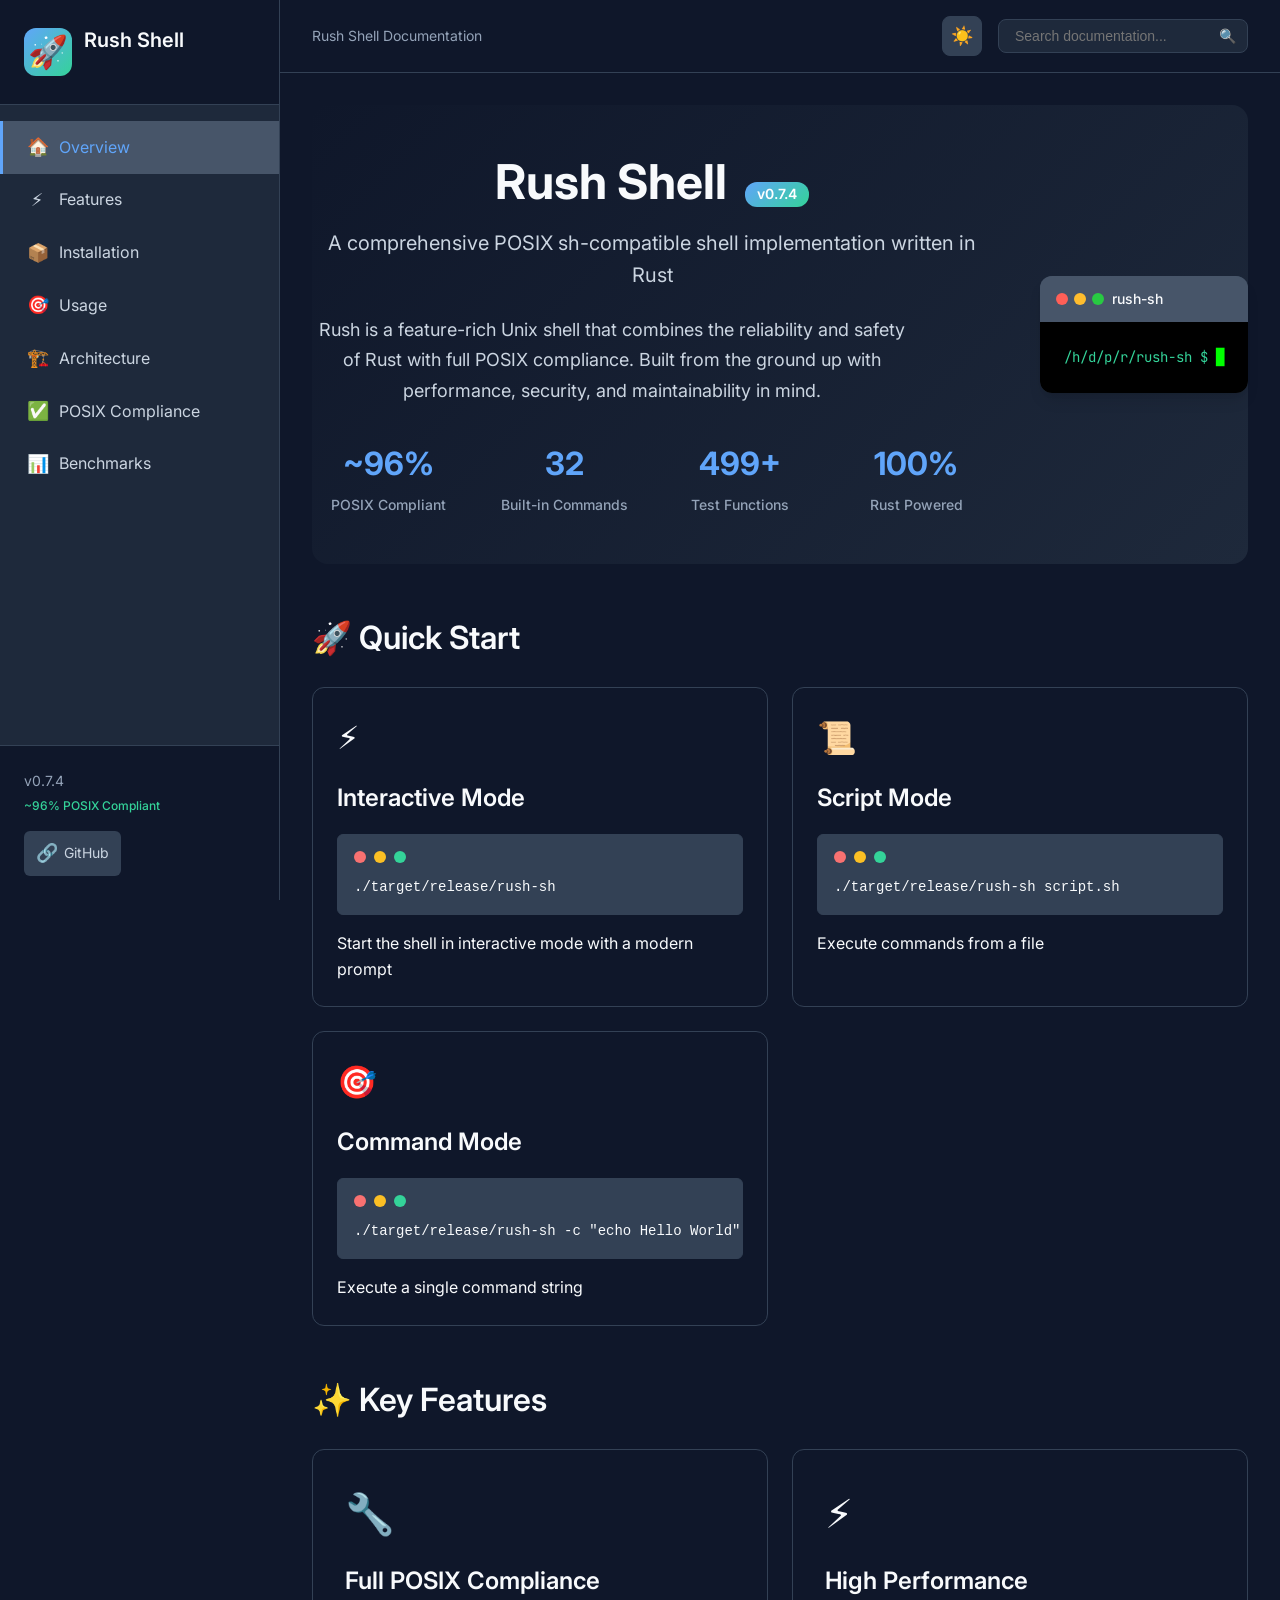
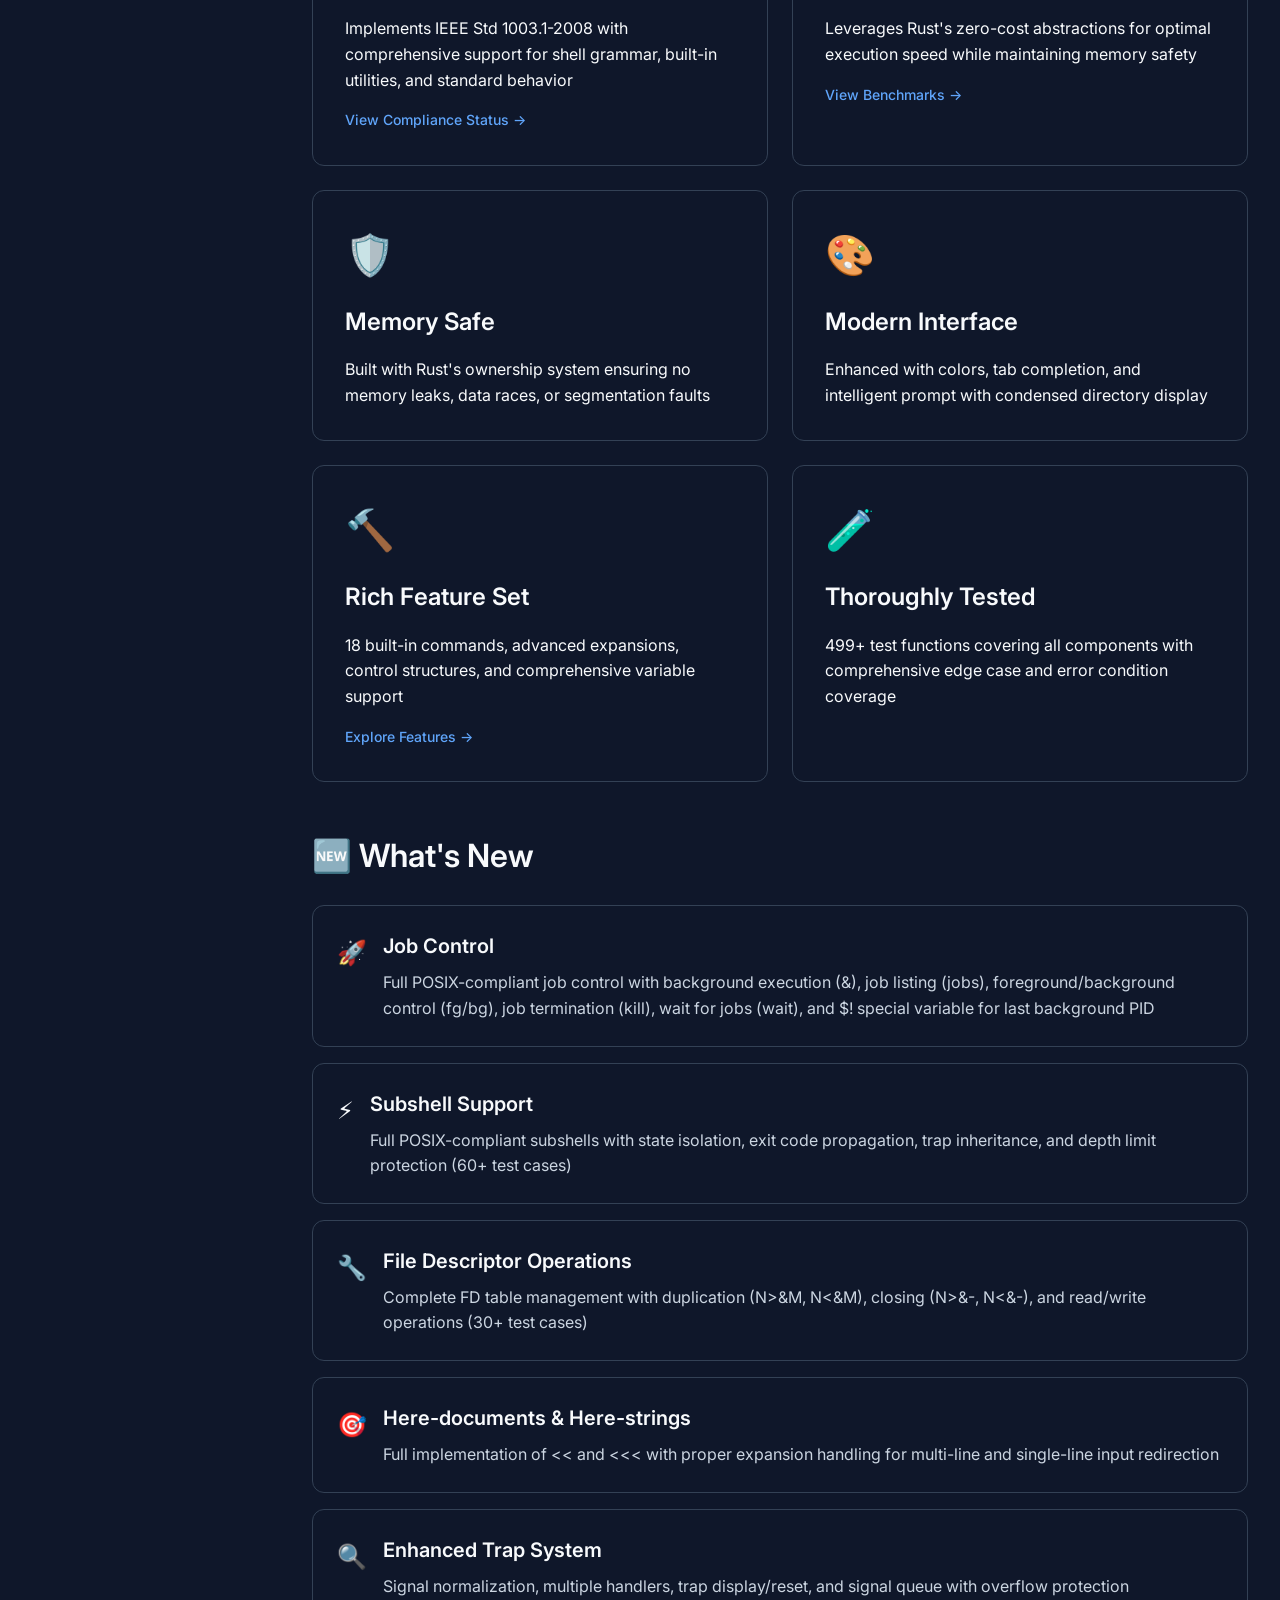
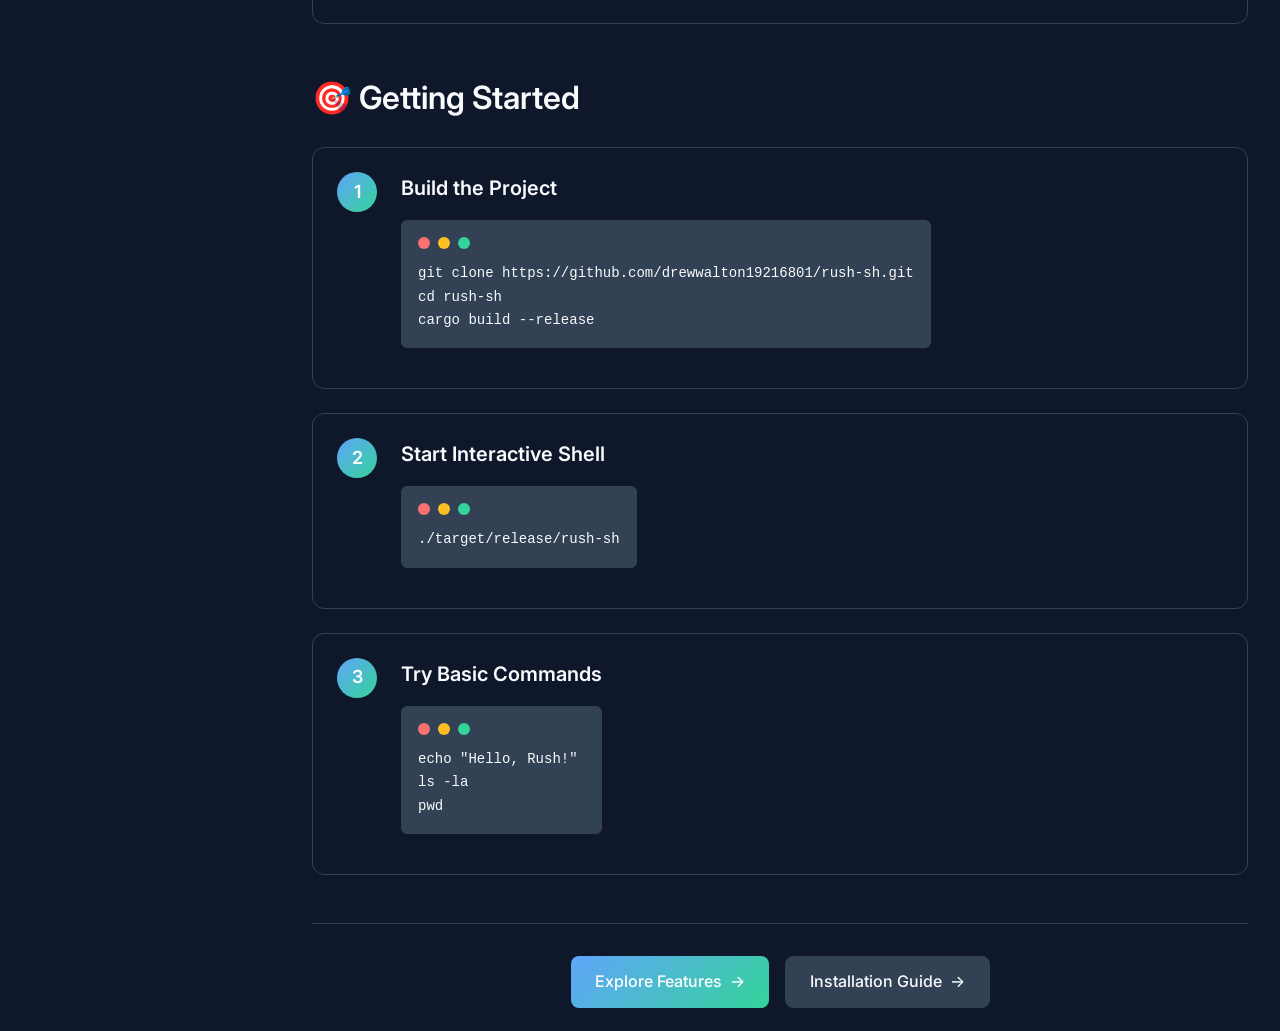
==== commit 7ea9d937: "docs: Update HTML documentation for job control features - Update all sidebar footers from ~94% to ~" ====
--- a/docs/index.html
+++ b/docs/index.html
@@ -58,7 +58,7 @@
             <div class="sidebar-footer">
                 <div class="version-info">
                     <span class="version">v0.7.4</span>
-                    <span class="status">~94% POSIX Compliant</span>
+                    <span class="status">~96% POSIX Compliant</span>
                 </div>
                 <div class="external-links">
                     <a href="https://github.com/drewwalton19216801/rush-sh" target="_blank" class="external-link">
@@ -118,11 +118,11 @@
 
                             <div class="hero-stats">
                                 <div class="stat">
-                                    <div class="stat-value">~94%</div>
+                                    <div class="stat-value">~96%</div>
                                     <div class="stat-label">POSIX Compliant</div>
                                 </div>
                                 <div class="stat">
-                                    <div class="stat-value">27</div>
+                                    <div class="stat-value">32</div>
                                     <div class="stat-label">Built-in Commands</div>
                                 </div>
                                 <div class="stat">
@@ -248,6 +248,16 @@
                         <div class="update-item">
                             <div class="update-badge">🚀</div>
                             <div class="update-content">
+                                <h4>Job Control</h4>
+                                <p>Full POSIX-compliant job control with background execution (&), job listing (jobs),
+                                    foreground/background control (fg/bg), job termination (kill), wait for jobs (wait),
+                                    and $! special variable for last background PID</p>
+                            </div>
+                        </div>
+
+                        <div class="update-item">
+                            <div class="update-badge">⚡</div>
+                            <div class="update-content">
                                 <h4>Subshell Support</h4>
                                 <p>Full POSIX-compliant subshells with state isolation, exit code propagation, trap
                                     inheritance, and depth limit protection (60+ test cases)</p>
@@ -255,7 +265,7 @@
                         </div>
 
                         <div class="update-item">
-                            <div class="update-badge">⚡</div>
+                            <div class="update-badge">🔧</div>
                             <div class="update-content">
                                 <h4>File Descriptor Operations</h4>
                                 <p>Complete FD table management with duplication (N>&M, N<&M), closing (N>&-, N<&-), and
@@ -278,15 +288,6 @@
                                 <h4>Enhanced Trap System</h4>
                                 <p>Signal normalization, multiple handlers, trap display/reset, and signal queue with
                                     overflow protection</p>
-                            </div>
-                        </div>
-
-                        <div class="update-item">
-                            <div class="update-badge">📦</div>
-                            <div class="update-content">
-                                <h4>Command Grouping</h4>
-                                <p>POSIX-compliant command grouping <code>{...}</code> for executing commands in the
-                                    current shell context with shared state</p>
                             </div>
                         </div>
                     </div>
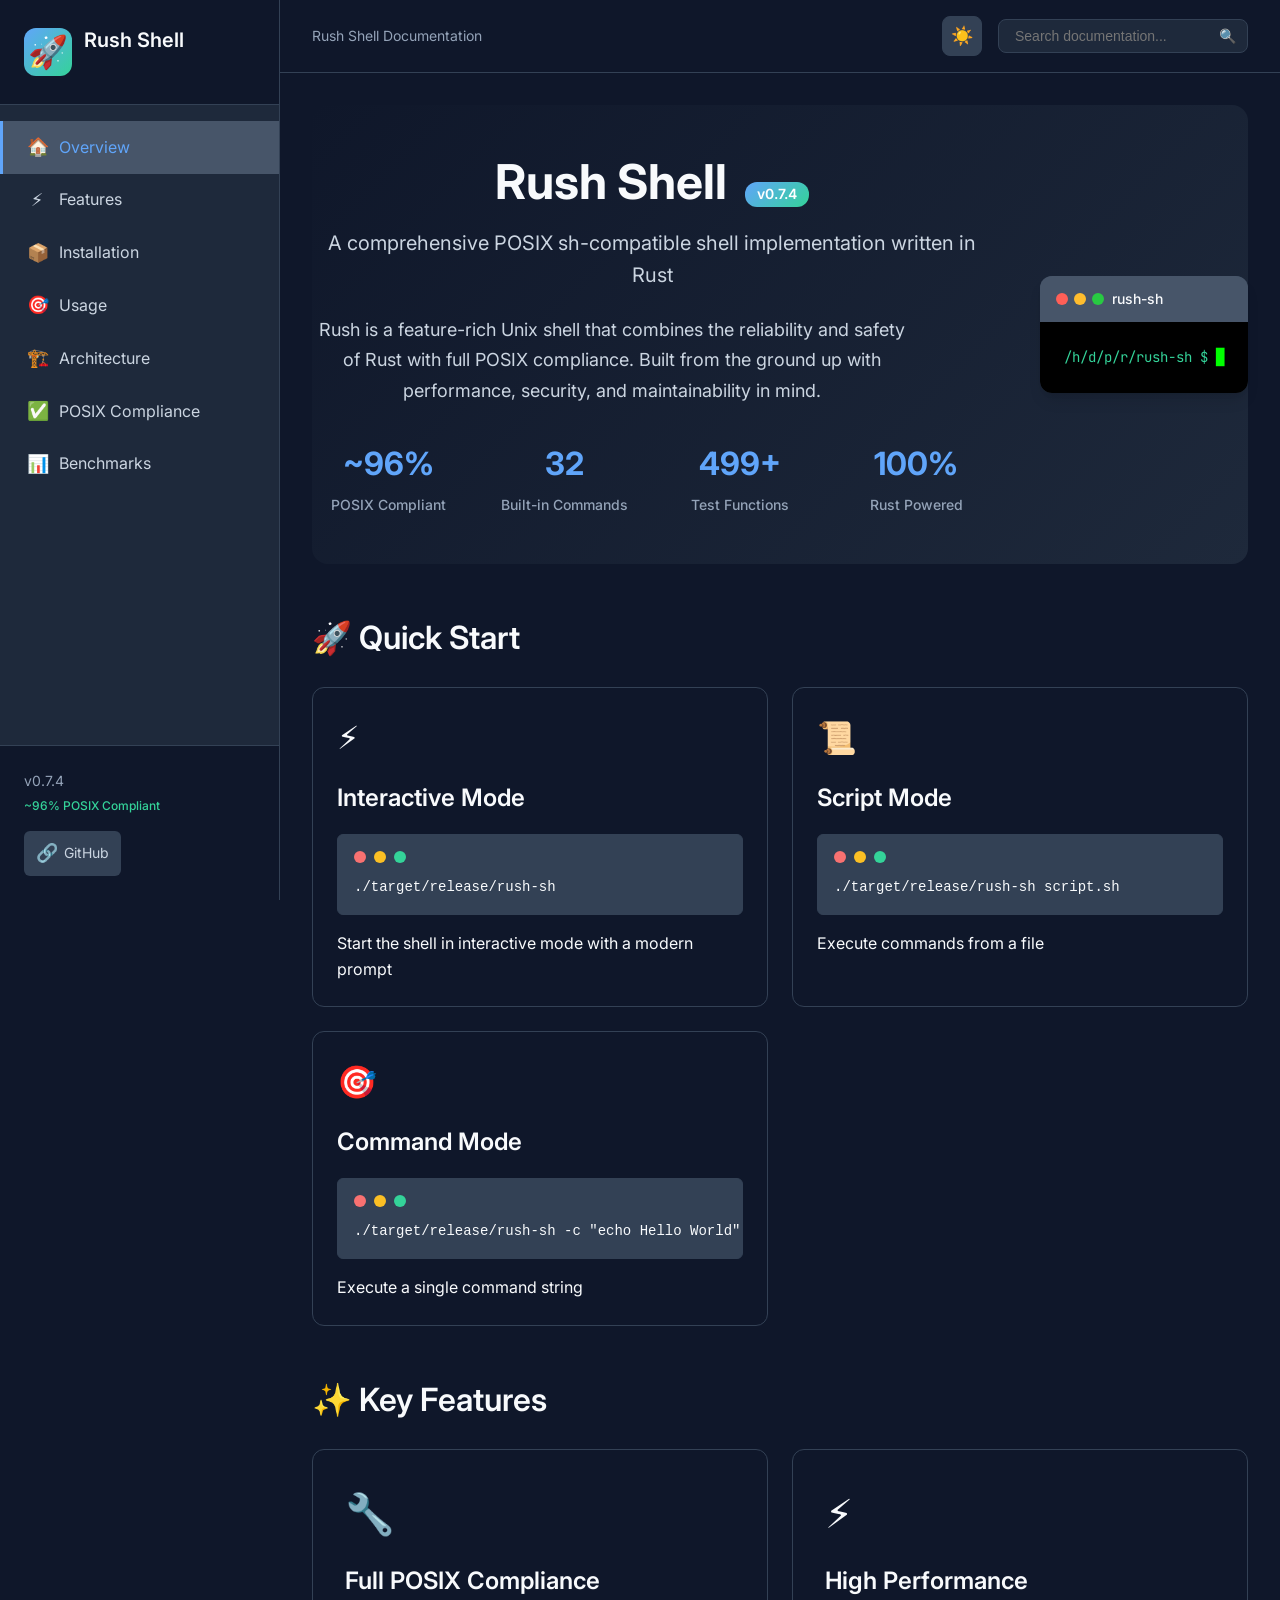
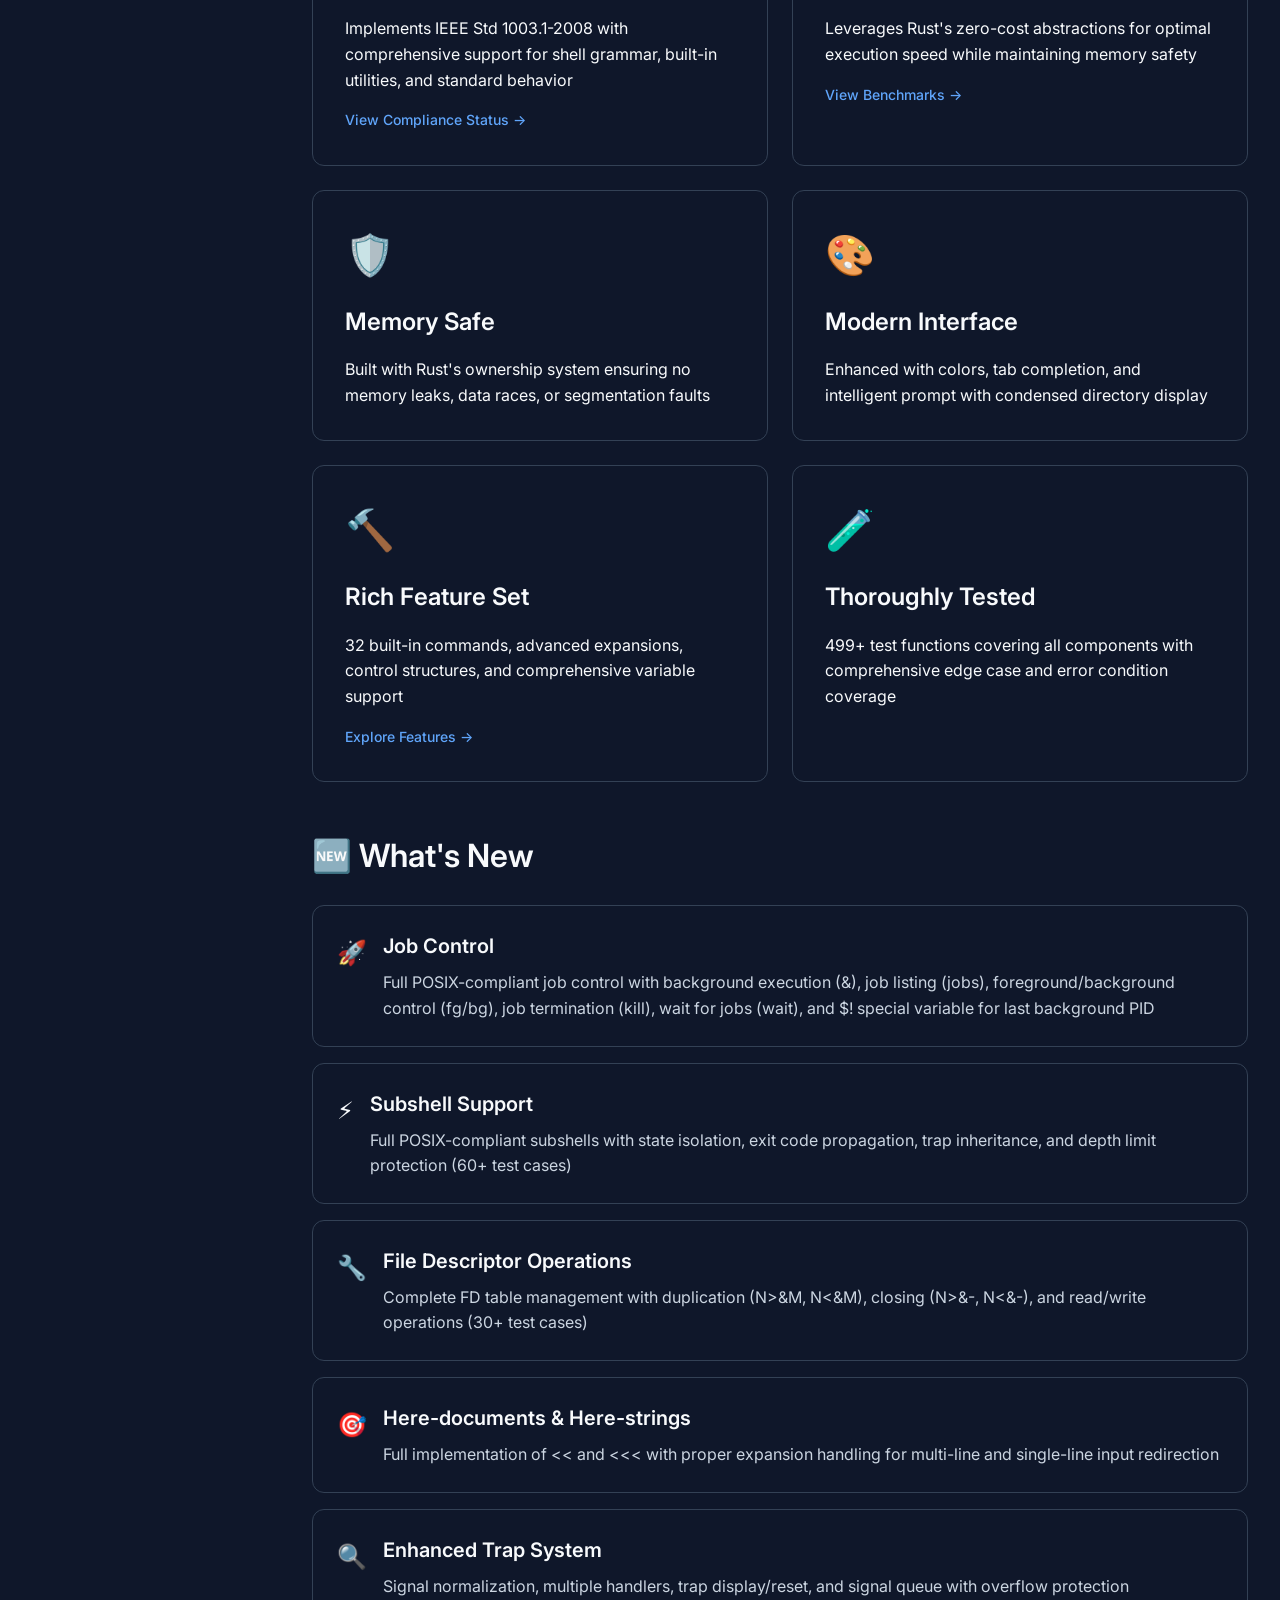
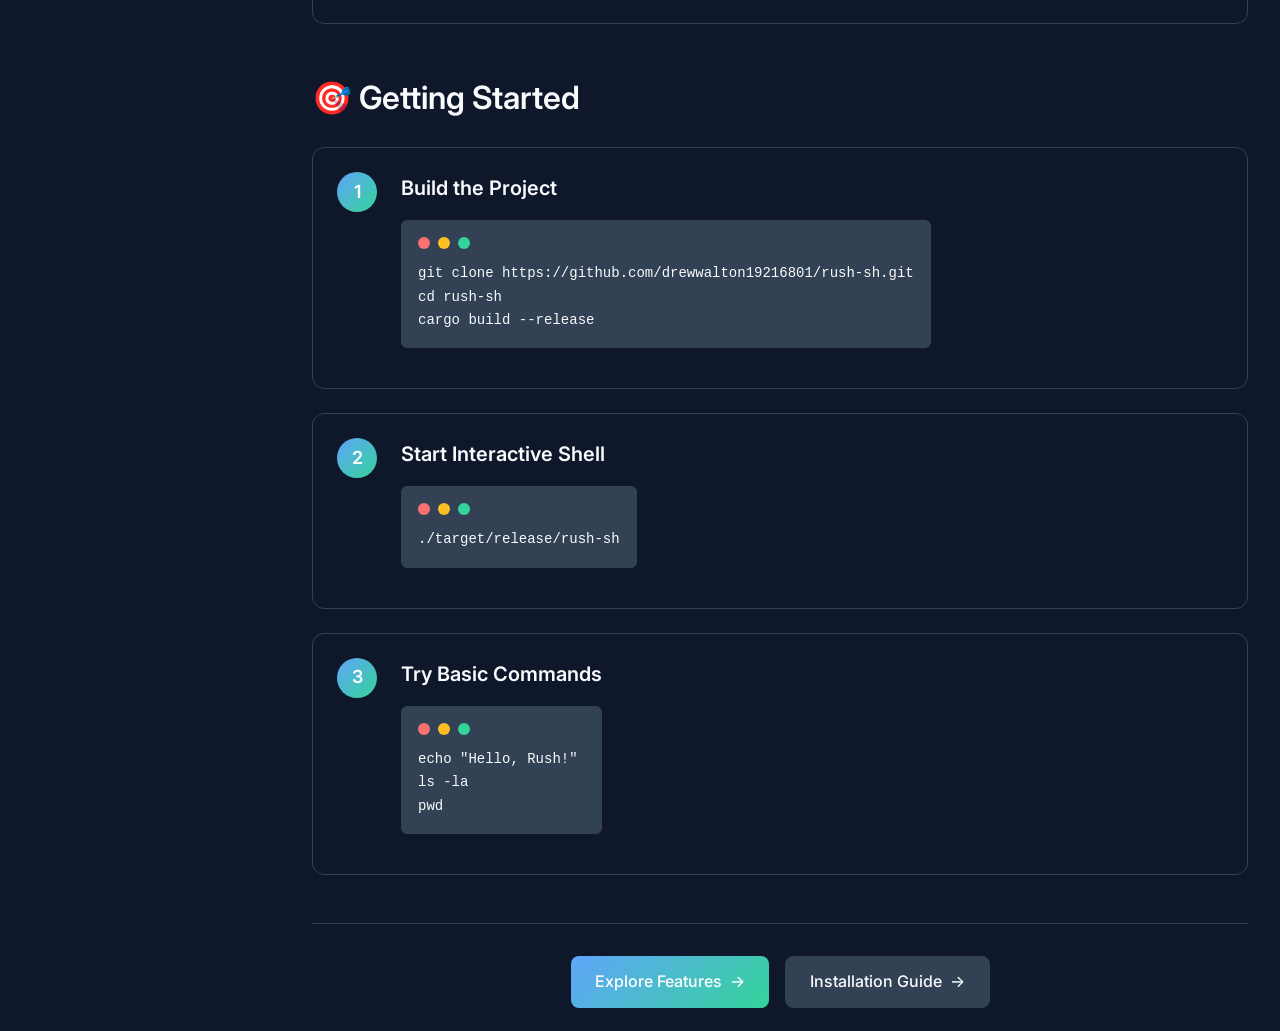
==== commit e60cd65a: "docs: fix inconsistencies" ====
--- a/docs/index.html
+++ b/docs/index.html
@@ -227,7 +227,7 @@
                         <div class="feature-card">
                             <div class="feature-icon">🔨</div>
                             <h3>Rich Feature Set</h3>
-                            <p>18 built-in commands, advanced expansions, control structures, and comprehensive variable
+                            <p>32 built-in commands, advanced expansions, control structures, and comprehensive variable
                                 support</p>
                             <a href="features.html" class="feature-link">Explore Features →</a>
                         </div>
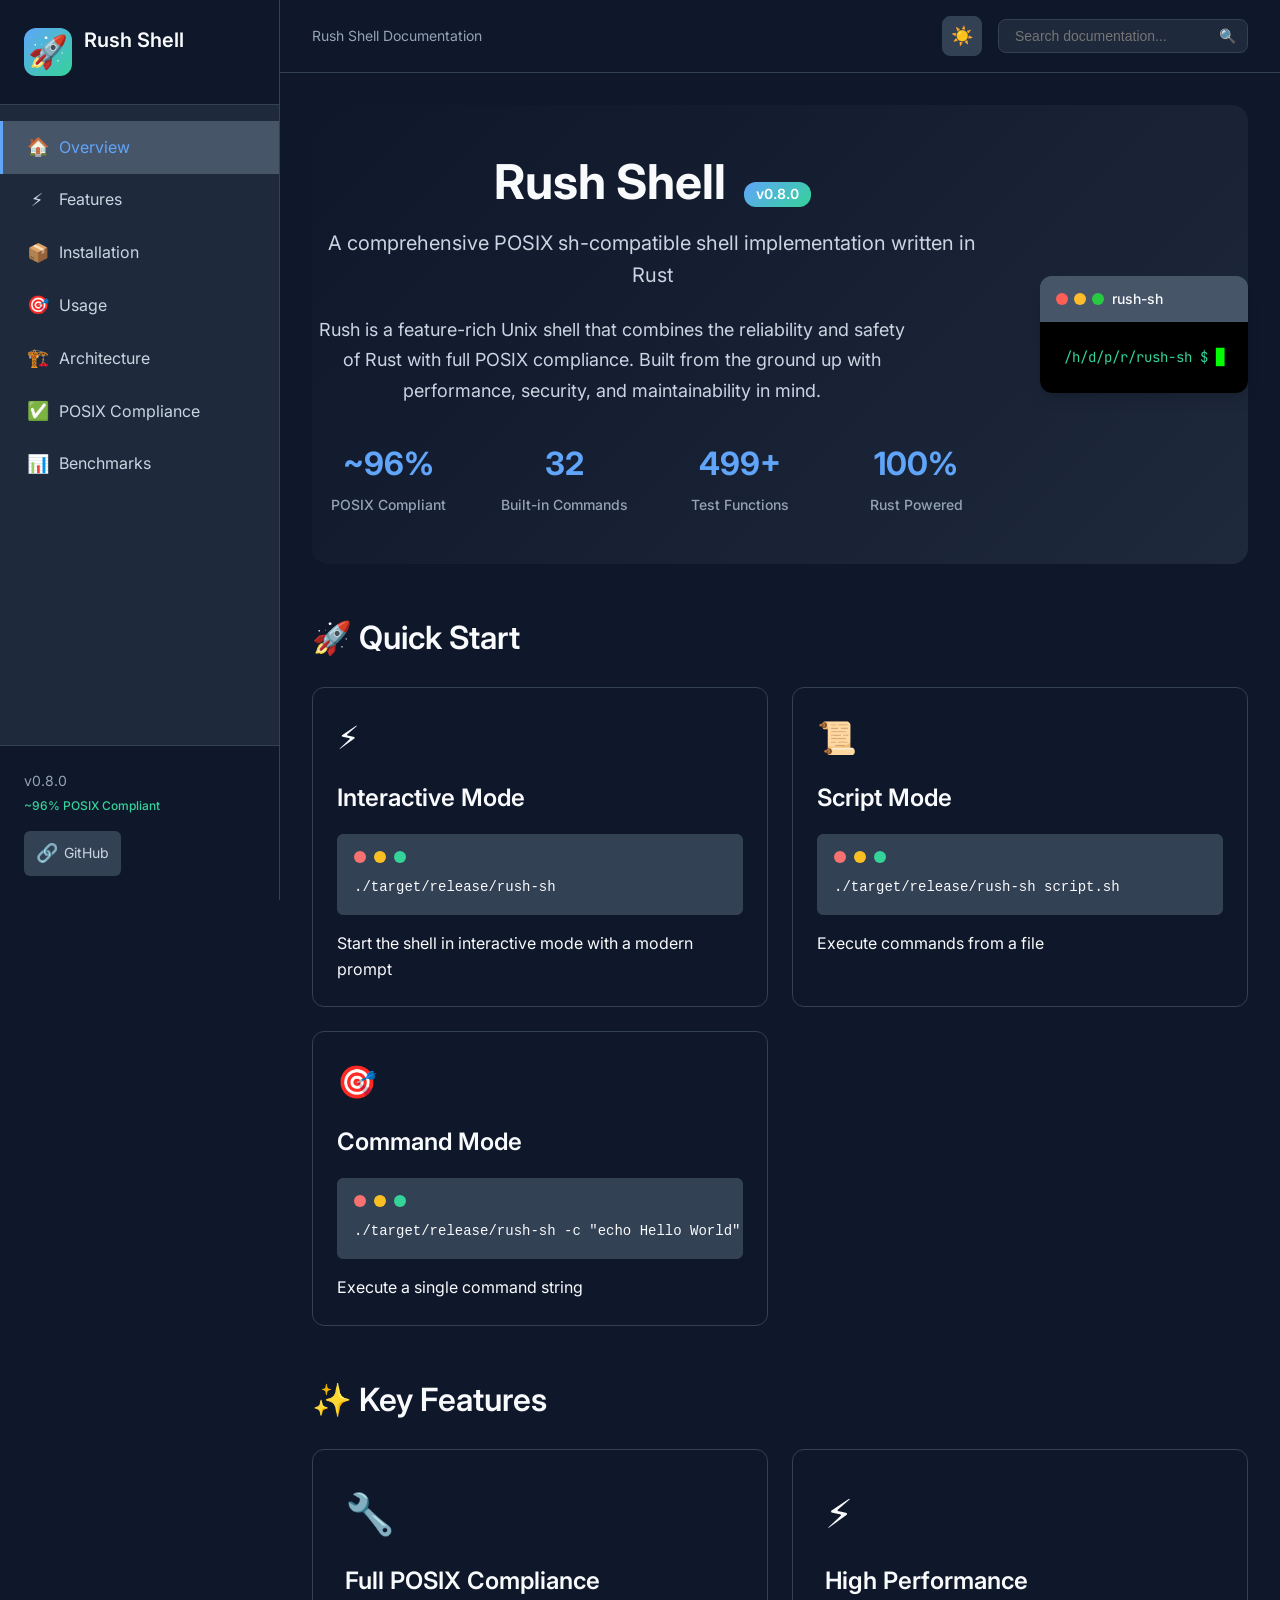
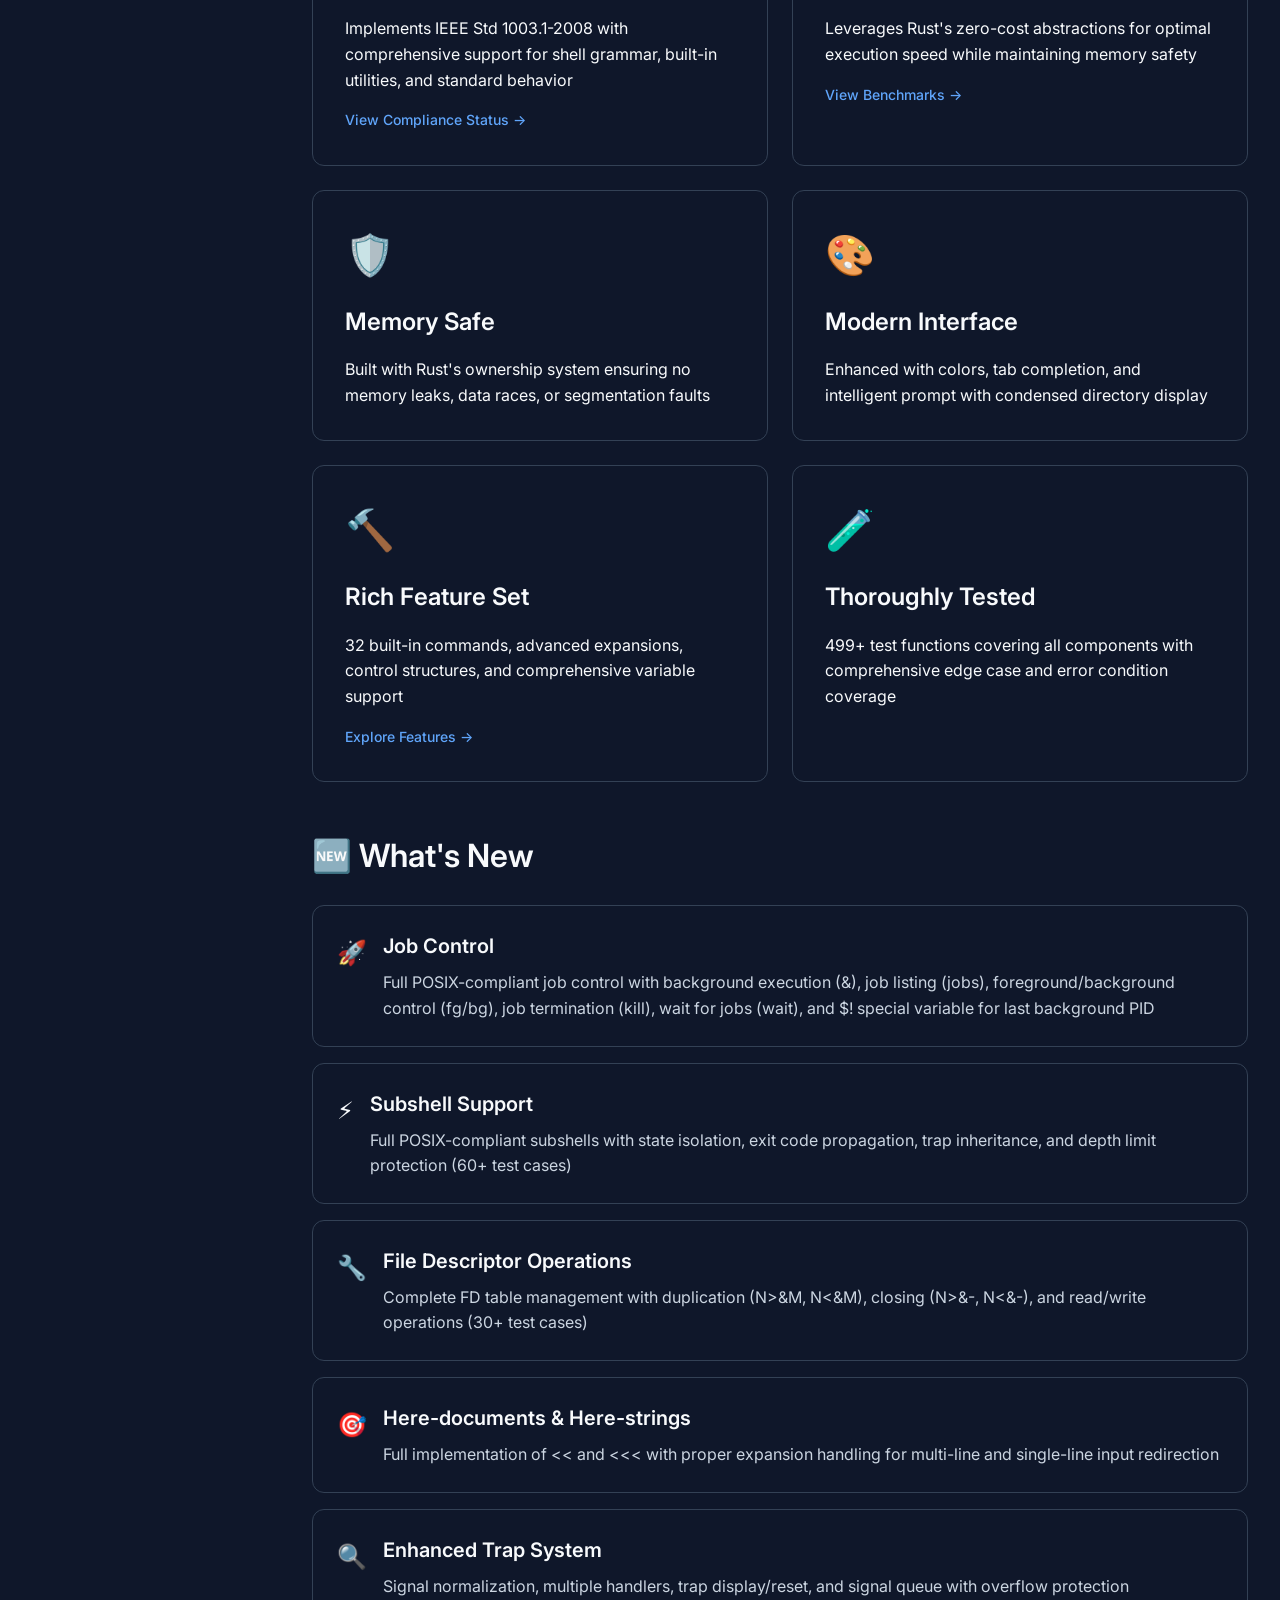
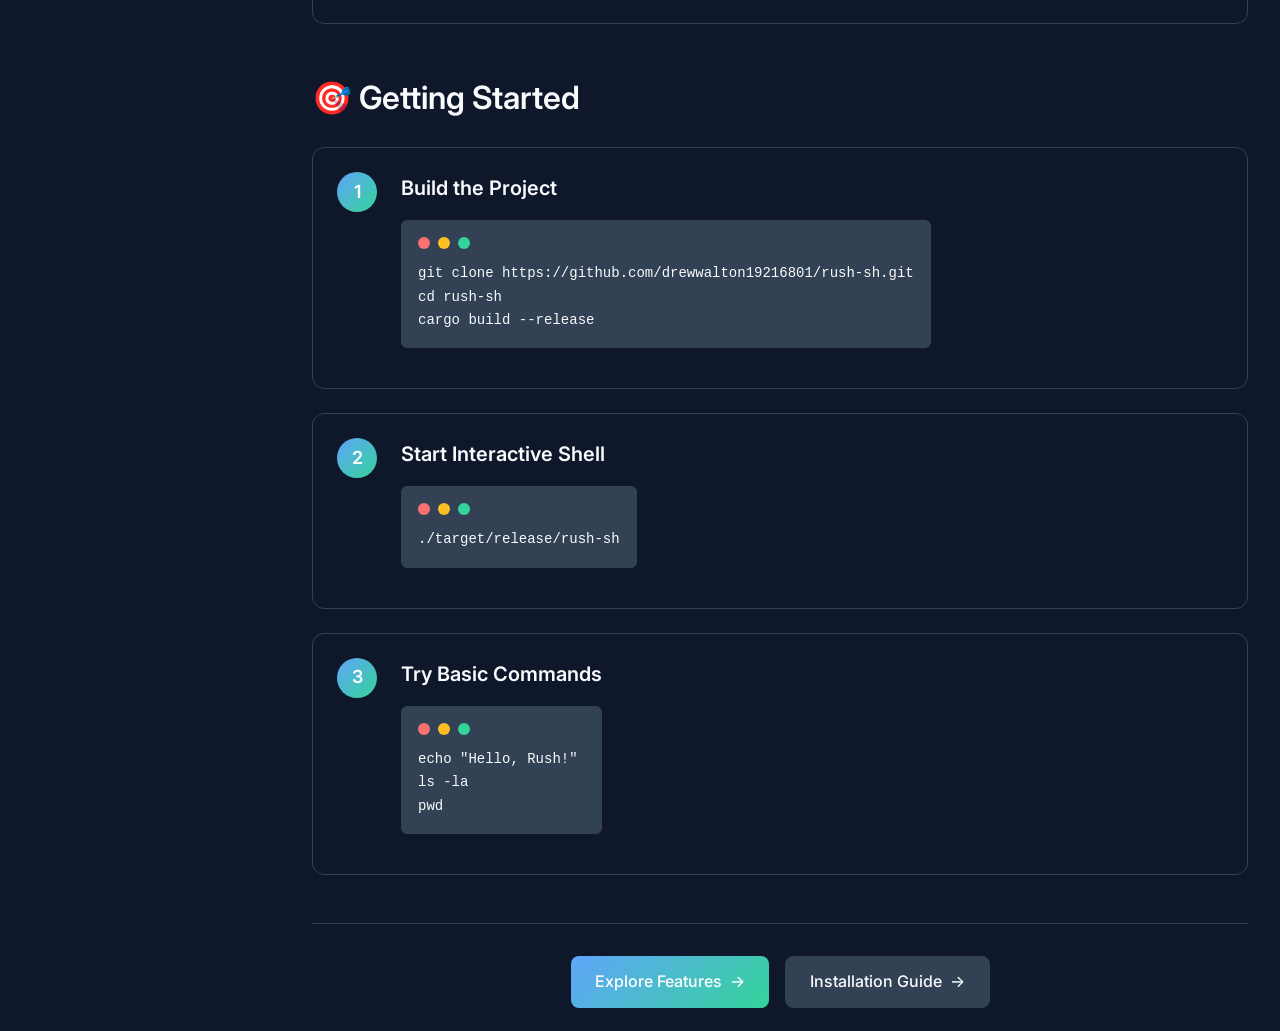
==== commit f4cb75b1: "version bump 0.8.0" ====
--- a/docs/index.html
+++ b/docs/index.html
@@ -57,7 +57,7 @@
 
             <div class="sidebar-footer">
                 <div class="version-info">
-                    <span class="version">v0.7.4</span>
+                    <span class="version">v0.8.0</span>
                     <span class="status">~96% POSIX Compliant</span>
                 </div>
                 <div class="external-links">
@@ -105,7 +105,7 @@
                         <div class="hero-text">
                             <h1 class="hero-title">
                                 Rush Shell
-                                <span class="version-badge">v0.7.4</span>
+                                <span class="version-badge">v0.8.0</span>
                             </h1>
                             <p class="hero-subtitle">
                                 A comprehensive POSIX sh-compatible shell implementation written in Rust
@@ -249,7 +249,7 @@
                             <div class="update-badge">🚀</div>
                             <div class="update-content">
                                 <h4>Job Control</h4>
-                                <p>Full POSIX-compliant job control with background execution (&), job listing (jobs),
+                                <p>Full POSIX-compliant job control with background execution (&amp;), job listing (jobs),
                                     foreground/background control (fg/bg), job termination (kill), wait for jobs (wait),
                                     and $! special variable for last background PID</p>
                             </div>
